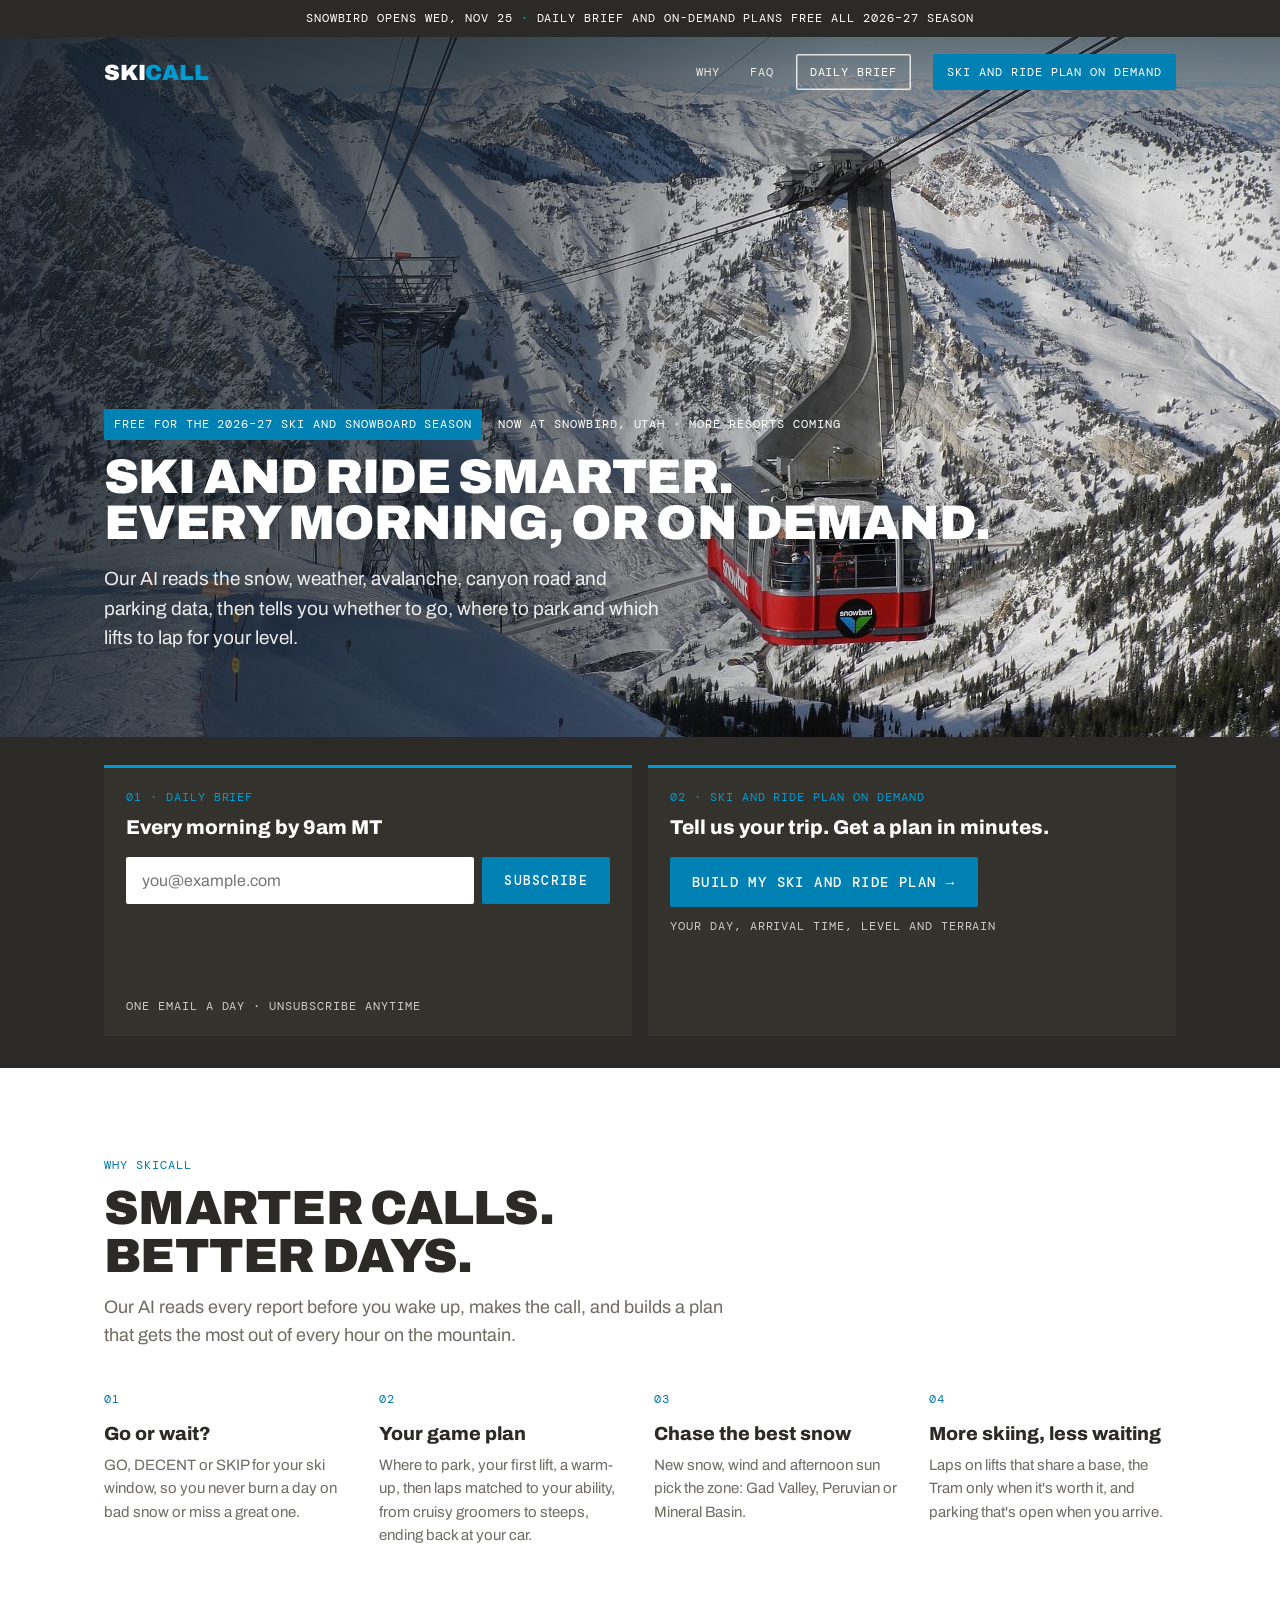
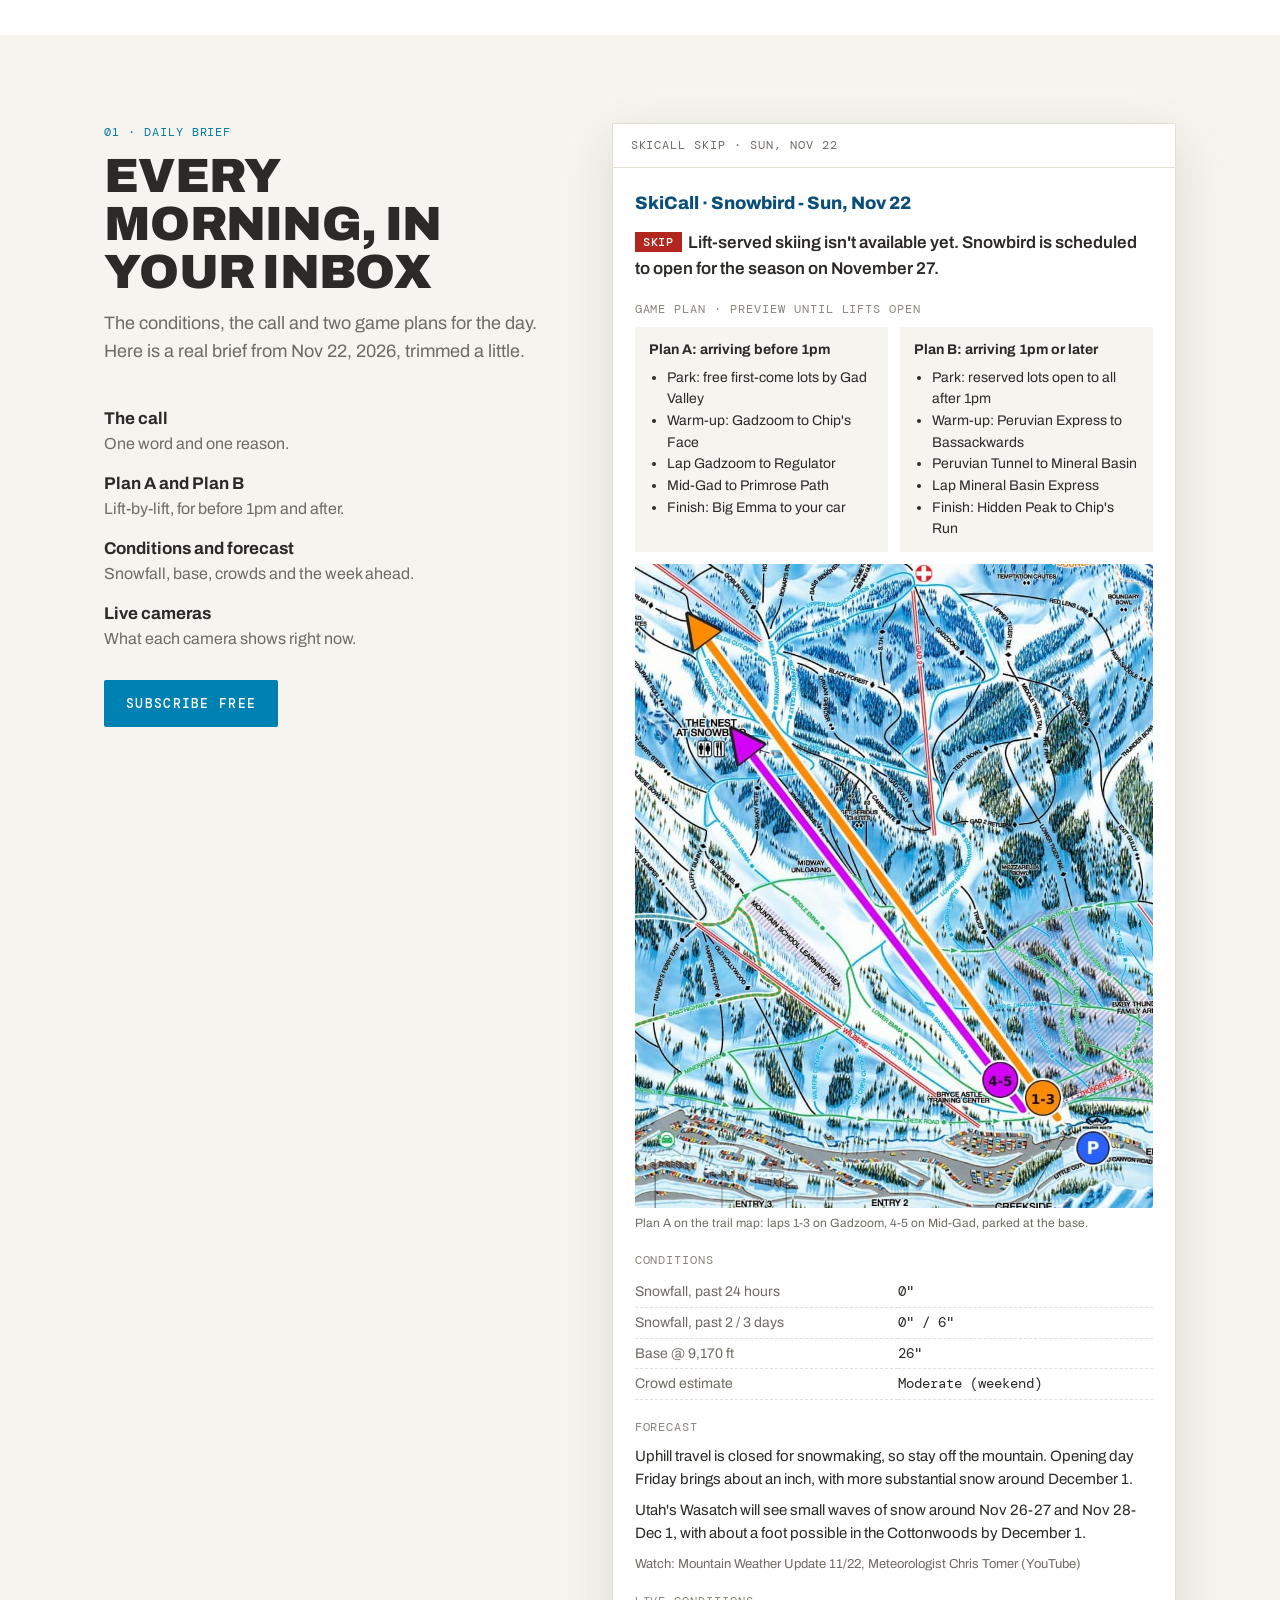
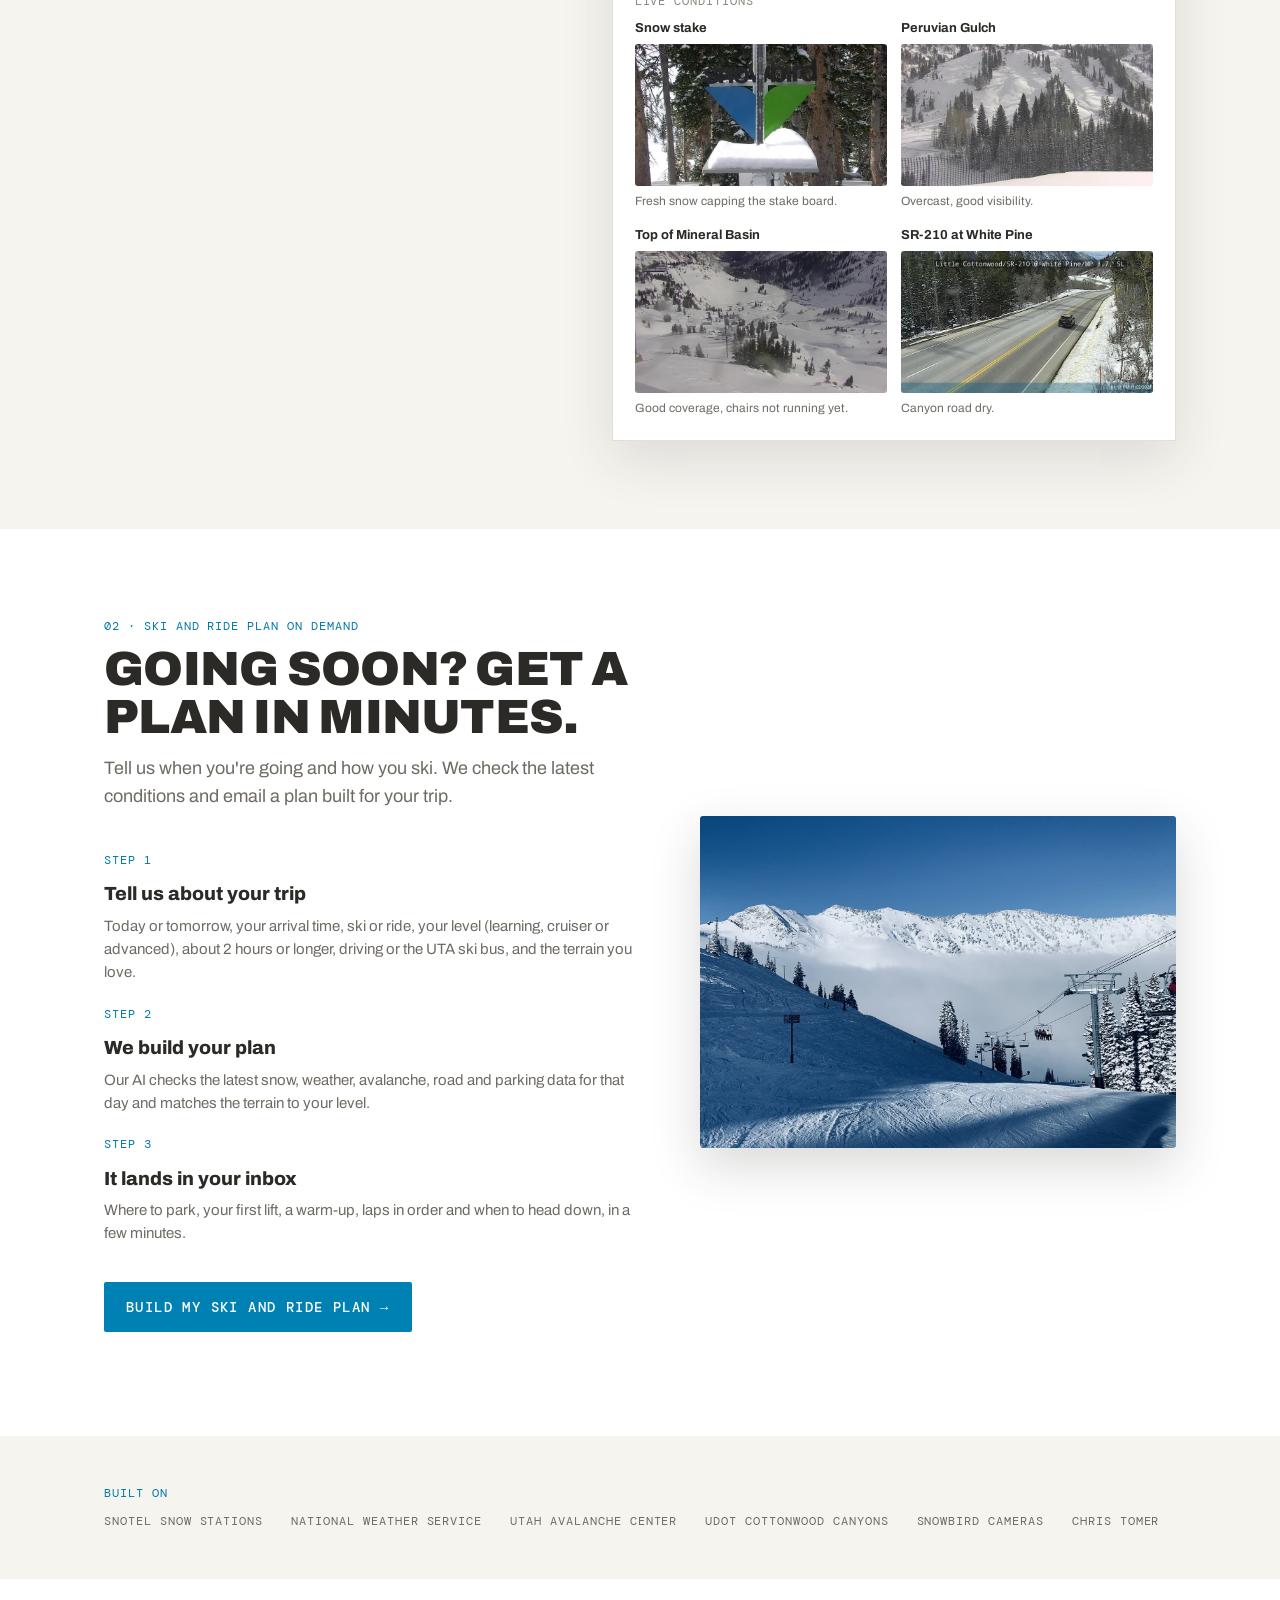
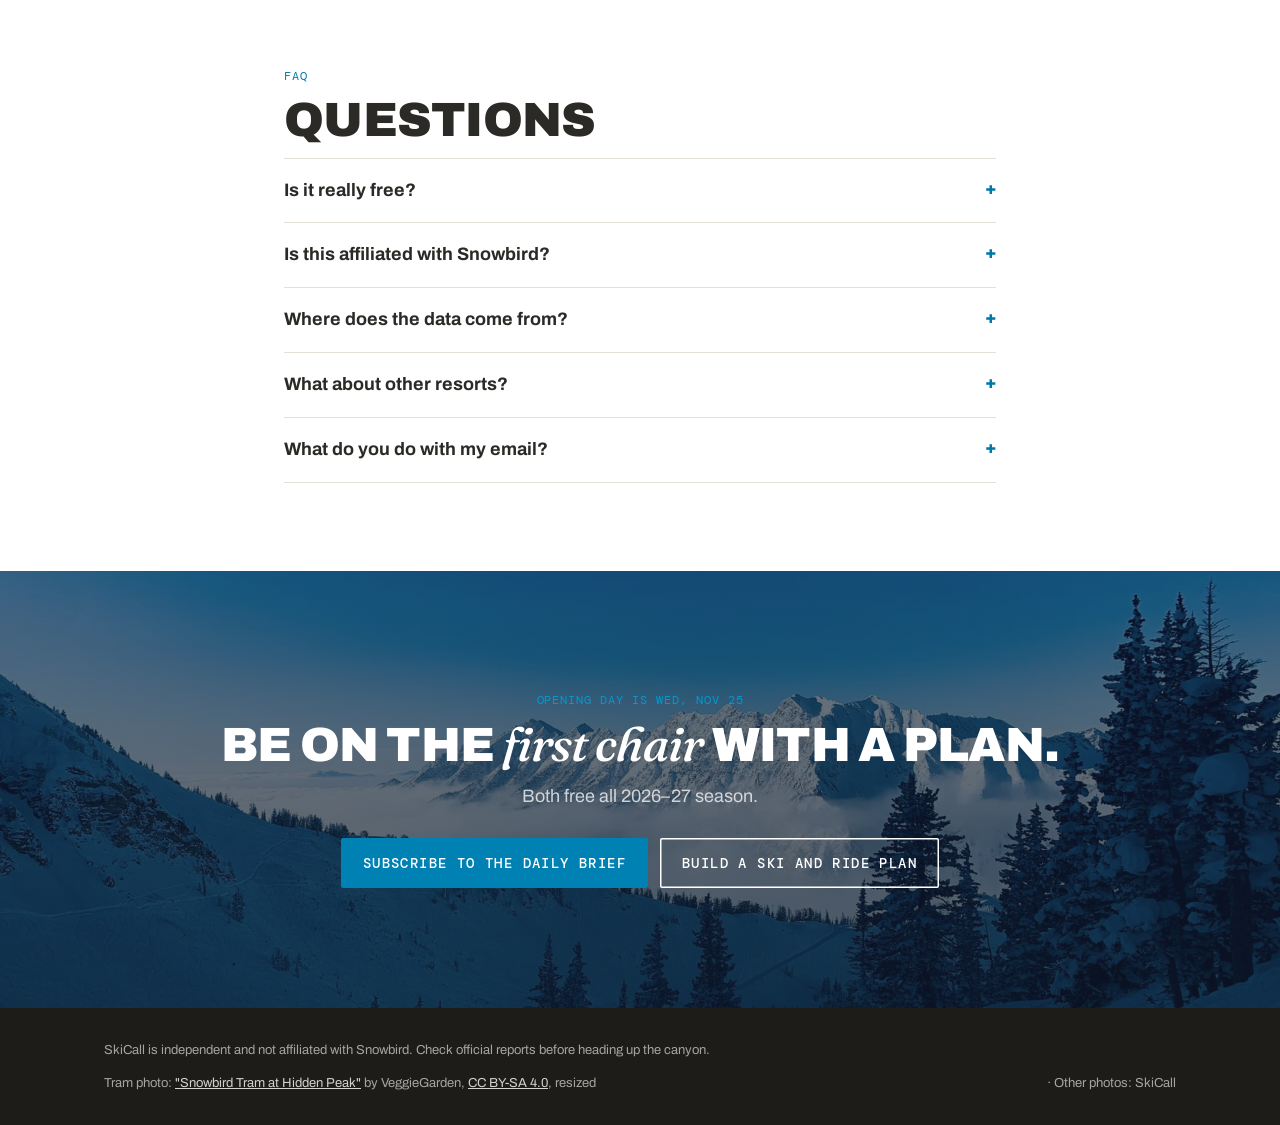
==== index.html @ f555cd3b "Rename BirdBrief to SkiCall on the site; fix Turnstile layout on phones Co-Authored-By: Claude Opus " ====
<!doctype html>
<html lang="en">
<head>
  <meta charset="utf-8" />
  <meta name="viewport" content="width=device-width, initial-scale=1" />
  <title>SkiCall: ski and ride smarter at Snowbird, every morning or on demand</title>
  <meta name="description" content="A free daily email for Snowbird skiers and snowboarders: today's call, where to park, which lifts to lap, and what's coming." />
  <meta property="og:image" content="images/hero-tram-bluebird.jpg" />
  <!-- Free Google Fonts, chosen as stand-ins for Glade's paid type:
       Archivo (grotesk, like Synthese), DM Mono (like Calling Code),
       Fraunces (soft serif, like New Spirit). -->
  <link rel="preconnect" href="https://fonts.googleapis.com" />
  <link rel="preconnect" href="https://fonts.gstatic.com" crossorigin />
  <link href="https://fonts.googleapis.com/css2?family=Archivo:wght@400;500;700;800;900&family=DM+Mono:wght@400;500&family=Fraunces:ital,opsz,wght@0,9..144,500;1,9..144,500&display=swap" rel="stylesheet" />
  <link rel="stylesheet" href="styles.css?v=8" />
</head>
<body>
  <div class="announce mono">Snowbird opens Wed, Nov 25 <b>·</b> Daily brief and on-demand plans free all 2026–27 season</div>

  <div class="hero">
    <header>
      <div class="wrap">
        <a class="logo" href="#">Ski<span>Call</span></a>
        <nav class="mono">
          <a href="#why">Why</a>
          <a href="#faq">FAQ</a>
          <a class="nav-btn ghost" href="#daily">Daily brief</a>
          <a class="nav-btn" href="plan.html">Ski and ride plan on demand</a>
        </nav>
      </div>
    </header>

    <div class="hero-body wrap">
      <div class="hero-tags"><span class="pill mono">Free for the 2026–27 ski and snowboard season</span><span class="mono">Now at Snowbird, Utah · More resorts coming</span></div>
      <h1>Ski and ride smarter.<span class="line2">Every morning, or on demand.</span></h1>
      <p class="lede">Our AI reads the snow, weather, avalanche, canyon road and parking data, then tells you whether to go, where to park and which lifts to lap for your level.</p>
    </div>
  </div>

  <div class="offers-strip">
    <div class="wrap">
      <div class="hero-offers">
        <div class="hero-offer" id="subscribe">
          <div class="mono tag">01 · Daily brief</div>
          <h3>Every morning by 9am MT</h3>
          <form class="signup" id="signup">
            <input type="email" name="email" placeholder="you@example.com" required aria-label="Email address" />
            <button type="submit">Subscribe</button>
            <div data-turnstile="dark"></div>
          </form>
          <div class="thanks" id="thanks">Thanks! Signups open soon. This is a preview, so your email wasn't saved yet.</div>
          <p class="fine mono">One email a day · Unsubscribe anytime</p>
        </div>
        <div class="hero-offer">
          <div class="mono tag">02 · Ski and ride plan on demand</div>
          <h3>Tell us your trip. Get a plan in minutes.</h3>
          <a class="btn big" href="plan.html">Build my ski and ride plan →</a>
          <p class="fine mono">Your day, arrival time, level and terrain</p>
        </div>
      </div>
    </div>
  </div>

  <section id="why">
    <div class="wrap">
      <div class="eyebrow mono">Why SkiCall</div>
      <h2>Smarter calls.<br />Better days.</h2>
      <p class="sub">Our AI reads every report before you wake up, makes the call, and builds a plan that gets the most out of every hour on the mountain.</p>
      <div class="why">
        <div><div class="n mono">01</div><h4>Go or wait?</h4><p>GO, DECENT or SKIP for your ski window, so you never burn a day on bad snow or miss a great one.</p></div>
        <div><div class="n mono">02</div><h4>Your game plan</h4><p>Where to park, your first lift, a warm-up, then laps matched to your ability, from cruisy groomers to steeps, ending back at your car.</p></div>
        <div><div class="n mono">03</div><h4>Chase the best snow</h4><p>New snow, wind and afternoon sun pick the zone: Gad Valley, Peruvian or Mineral Basin.</p></div>
        <div><div class="n mono">04</div><h4>More skiing, less waiting</h4><p>Laps on lifts that share a base, the Tram only when it's worth it, and parking that's open when you arrive.</p></div>
      </div>
    </div>
  </section>

  <section id="daily" class="cream">
    <div class="wrap sample-grid">
      <div class="sample-copy">
        <div class="eyebrow mono">01 · Daily brief</div>
        <h2>Every morning, in your inbox</h2>
        <p class="sub">The conditions, the call and two game plans for the day. Here is a real brief from Nov 22, 2026, trimmed a little.</p>
        <ul>
          <li><b>The call</b><span>One word and one reason.</span></li>
          <li><b>Plan A and Plan B</b><span>Lift-by-lift, for before 1pm and after.</span></li>
          <li><b>Conditions and forecast</b><span>Snowfall, base, crowds and the week ahead.</span></li>
          <li><b>Live cameras</b><span>What each camera shows right now.</span></li>
        </ul>
        <a class="btn" href="#subscribe">Subscribe free</a>
      </div>

      <div class="email">
        <div class="bar mono">SkiCall SKIP · Sun, Nov 22</div>
        <div class="body">
          <h3>SkiCall · Snowbird - Sun, Nov 22</h3>
          <p class="call"><span class="badge skip">SKIP</span>Lift-served skiing isn't available yet. Snowbird is scheduled to open for the season on November 27.</p>

          <div class="label mono">Game plan · preview until lifts open</div>
          <div class="plans">
            <div class="plan">
              <b>Plan A: arriving before 1pm</b>
              <ul>
                <li>Park: free first-come lots by Gad Valley</li>
                <li>Warm-up: Gadzoom to Chip's Face</li>
                <li>Lap Gadzoom to Regulator</li>
                <li>Mid-Gad to Primrose Path</li>
                <li>Finish: Big Emma to your car</li>
              </ul>
            </div>
            <div class="plan">
              <b>Plan B: arriving 1pm or later</b>
              <ul>
                <li>Park: reserved lots open to all after 1pm</li>
                <li>Warm-up: Peruvian Express to Bassackwards</li>
                <li>Peruvian Tunnel to Mineral Basin</li>
                <li>Lap Mineral Basin Express</li>
                <li>Finish: Hidden Peak to Chip's Run</li>
              </ul>
            </div>
          </div>
          <figure class="shot">
            <img src="images/sample/snowbird-route-before.jpg" alt="Plan A drawn on the Snowbird trail map: laps 1-3 on Gadzoom, 4-5 on Mid-Gad, parking at the base" loading="lazy" />
            <figcaption>Plan A on the trail map: laps 1-3 on Gadzoom, 4-5 on Mid-Gad, parked at the base.</figcaption>
          </figure>

          <div class="label mono">Conditions</div>
          <table class="metrics">
            <tr><td>Snowfall, past 24 hours</td><td>0"</td></tr>
            <tr><td>Snowfall, past 2 / 3 days</td><td>0" / 6"</td></tr>
            <tr><td>Base @ 9,170 ft</td><td>26"</td></tr>
            <tr><td>Crowd estimate</td><td>Moderate (weekend)</td></tr>
          </table>

          <div class="label mono">Forecast</div>
          <div class="forecast">
            <p>Uphill travel is closed for snowmaking, so stay off the mountain. Opening day Friday brings about an inch, with more substantial snow around December 1.</p>
            <p>Utah's Wasatch will see small waves of snow around Nov 26-27 and Nov 28-Dec 1, with about a foot possible in the Cottonwoods by December 1.</p>
            <p class="watch">Watch: Mountain Weather Update 11/22, Meteorologist Chris Tomer (YouTube)</p>
          </div>

          <div class="label mono">Live conditions</div>
          <div class="cams">
            <figure class="shot"><figcaption><b>Snow stake</b></figcaption><img src="images/sample/snow-stake.jpg" alt="Snowbird snow stake camera" loading="lazy" /><figcaption>Fresh snow capping the stake board.</figcaption></figure>
            <figure class="shot"><figcaption><b>Peruvian Gulch</b></figcaption><img src="images/sample/peruvian-gulch.jpg" alt="Peruvian Gulch camera" loading="lazy" /><figcaption>Overcast, good visibility.</figcaption></figure>
            <figure class="shot"><figcaption><b>Top of Mineral Basin</b></figcaption><img src="images/sample/top-of-mineral-basin.jpg" alt="Top of Mineral Basin camera" loading="lazy" /><figcaption>Good coverage, chairs not running yet.</figcaption></figure>
            <figure class="shot"><figcaption><b>SR-210 at White Pine</b></figcaption><img src="images/sample/udot-sr-210-white-pine-mp-8-7.jpg" alt="UDOT camera on SR-210 at White Pine" loading="lazy" /><figcaption>Canyon road dry.</figcaption></figure>
          </div>
        </div>
      </div>
    </div>
  </section>

  <section id="ondemand">
    <div class="wrap ondemand-grid">
      <div>
      <div class="eyebrow mono">02 · Ski and ride plan on demand</div>
      <h2>Going soon? Get a plan in minutes.</h2>
      <p class="sub">Tell us when you're going and how you ski. We check the latest conditions and email a plan built for your trip.</p>
      <div class="why steps-list">
        <div><div class="n mono">Step 1</div><h4>Tell us about your trip</h4><p>Today or tomorrow, your arrival time, ski or ride, your level (learning, cruiser or advanced), about 2 hours or longer, driving or the UTA ski bus, and the terrain you love.</p></div>
        <div><div class="n mono">Step 2</div><h4>We build your plan</h4><p>Our AI checks the latest snow, weather, avalanche, road and parking data for that day and matches the terrain to your level.</p></div>
        <div><div class="n mono">Step 3</div><h4>It lands in your inbox</h4><p>Where to park, your first lift, a warm-up, laps in order and when to head down, in a few minutes.</p></div>
      </div>
      <p style="margin-top:36px;"><a class="btn big" href="plan.html">Build my ski and ride plan →</a></p>
      </div>
      <figure class="photo"><img src="images/lift-inversion.jpg" alt="Chairlift above a cloud inversion at Snowbird on a bluebird day" loading="lazy" /></figure>
    </div>
  </section>

  <section class="cream" style="padding:48px 0;">
    <div class="wrap">
      <div class="eyebrow mono">Built on</div>
      <div class="sources mono">
        <span>SNOTEL snow stations</span><span>National Weather Service</span><span>Utah Avalanche Center</span><span>UDOT Cottonwood Canyons</span><span>Snowbird cameras</span><span>Chris Tomer</span>
      </div>
    </div>
  </section>

  <section id="faq">
    <div class="wrap faq">
      <div class="eyebrow mono">FAQ</div>
      <h2>Questions</h2>
      <details><summary>Is it really free?</summary><p>Yes. SkiCall is free for the whole 2026–27 ski and snowboard season, including ski and ride plans on demand. It is a passion project by a Snowbird local.</p></details>
      <details><summary>Is this affiliated with Snowbird?</summary><p>No. SkiCall is independent and isn't affiliated with or endorsed by Snowbird, UDOT or any forecaster it cites. Always check the official lift, road and avalanche reports before you go.</p></details>
      <details><summary>Where does the data come from?</summary><p>The Snowbird SNOTEL snow station and nearby stations, the National Weather Service, the Utah Avalanche Center, UDOT, Snowbird's public pages and cameras, and Chris Tomer's mountain weather videos, credited and linked in every email.</p></details>
      <details><summary>What about other resorts?</summary><p>Snowbird first. Alta, Brighton and Solitude are next if enough of you ask.</p></details>
      <details><summary>What do you do with my email?</summary><p>We only use it to send your brief. No selling, no sharing, and every email has a one-click unsubscribe.</p></details>
    </div>
  </section>

  <section class="closer">
    <div class="wrap">
      <div class="eyebrow mono">Opening day is Wed, Nov 25</div>
      <h2>Be on the <em>first chair</em> with a plan.</h2>
      <p class="sub" style="margin:0 auto 28px;color:rgba(255,255,255,.75);">Both free all 2026–27 season.</p>
      <div class="closer-ctas">
        <a class="btn big" href="#subscribe">Subscribe to the daily brief</a>
        <a class="btn big ghost" href="plan.html">Build a ski and ride plan</a>
      </div>
    </div>
  </section>

  <footer>
    <div class="wrap">
      <span>SkiCall is independent and not affiliated with Snowbird. Check official reports before heading up the canyon.</span>
      <span>Tram photo: <a href="https://commons.wikimedia.org/wiki/File:Snowbird_Tram_at_Hidden_Peak.jpg">"Snowbird Tram at Hidden Peak"</a> by VeggieGarden, <a href="https://creativecommons.org/licenses/by-sa/4.0/">CC BY-SA 4.0</a>, resized</span> · Other photos: SkiCall
    </div>
  </footer>

  <script src="config.js?v=4"></script>
  <script src="app.js?v=2"></script>
</body>
</html>
---- styles.css ----
:root {
  --ink: #2c2a26; --ink-2: #41403e; --muted: #6f6b64; --line: #e4e0d8;
  --paper: #ffffff; --cream: #f6f4ef; --accent: #009bd1; --accent-ink: #0079a8; --accent-btn: #0081b3; --accent-dark: #006690;
  --go: #2f7a3e; --decent: #b07a12; --skip: #b3261e;
  --sans: "Archivo", -apple-system, "Segoe UI", sans-serif;
  --mono: "DM Mono", ui-monospace, "Courier New", monospace;
  --serif: "Fraunces", Georgia, serif;
}
* { box-sizing: border-box; }
html { scroll-behavior: smooth; }
body { margin: 0; font-family: var(--sans); color: var(--ink); background: var(--paper); line-height: 1.55; -webkit-font-smoothing: antialiased; }
a { color: inherit; }
.wrap { max-width: 1120px; margin: 0 auto; padding: 0 24px; }
.mono { font-family: var(--mono); text-transform: uppercase; letter-spacing: .08em; font-size: 12px; }

/* Announcement bar */
.announce { background: var(--ink); color: #fff; text-align: center; padding: 9px 16px; }
.announce b { color: var(--accent); font-weight: 500; }

/* Hero: full-bleed photo, header sits on top of it */
.hero { position: relative; min-height: min(88vh, 780px); display: flex; flex-direction: column; color: #fff;
  background: #6f9cc8 url("images/hero-tram-bluebird.jpg") 65% 54% / cover no-repeat; }
/* Keep the bluebird sky and the red Tram bright on the right; shade only
   the left side and the top, where the text and nav sit. */
.hero::before { content: ""; position: absolute; inset: 0;
  background:
    linear-gradient(180deg, rgba(14,24,34,.45) 0%, rgba(14,24,34,0) 22%),
    linear-gradient(90deg, rgba(14,24,34,.78) 0%, rgba(14,24,34,.5) 38%, rgba(14,24,34,0) 66%); }
.hero h1, .hero p.lede { text-shadow: 0 2px 18px rgba(0,0,0,.25); }
.hero > * { position: relative; }
header .wrap { display: flex; align-items: center; justify-content: space-between; height: 72px; }
.logo { font-weight: 900; font-size: 22px; letter-spacing: -.01em; text-transform: uppercase; text-decoration: none; }
.logo span { color: var(--accent); }
nav a { margin-left: 22px; text-decoration: none; opacity: .85; }
nav a:hover { opacity: 1; }
.hero-body { margin-top: auto; padding-bottom: 64px; width: 100%; }
.hero-tags { display: flex; flex-wrap: wrap; align-items: center; gap: 10px 16px; }
.pill { background: var(--accent-btn); color: #fff; padding: 6px 10px; border-radius: 2px; }
.hero h1 { font-weight: 900; text-transform: uppercase; font-size: clamp(40px, 7vw, 88px); line-height: .95; letter-spacing: -.02em; margin: 14px 0 18px; max-width: 900px; }
.hero h1 em { font-family: var(--serif); font-style: italic; font-weight: 500; text-transform: none; letter-spacing: -.01em; }
.hero p.lede { font-size: 19px; max-width: 560px; margin: 0 0 28px; color: rgba(255,255,255,.9); }
form.signup { display: flex; gap: 8px; max-width: 520px; }
form.signup input[type=email] { flex: 1; padding: 15px 16px; font: 16px var(--sans); border: 0; border-radius: 2px; }
button, .btn { font: 500 13px var(--mono); text-transform: uppercase; letter-spacing: .1em; color: #fff; background: var(--accent-btn); border: 0; border-radius: 2px; padding: 15px 22px; cursor: pointer; text-decoration: none; display: inline-block; }
button:hover, .btn:hover { background: var(--accent-dark); }
.fine { margin-top: 12px; color: rgba(255,255,255,.75); }
.thanks { display: none; max-width: 520px; padding: 14px 16px; background: rgba(255,255,255,.12); border-left: 3px solid var(--accent); }

/* Sections */
section { padding: 88px 0; }
section.cream { background: var(--cream); }
.eyebrow { color: var(--accent-ink); margin-bottom: 10px; }
.closer .eyebrow, .tier + .tier .eyebrow { color: var(--accent); }
h2 { font-weight: 900; text-transform: uppercase; font-size: clamp(30px, 4.4vw, 48px); line-height: 1; letter-spacing: -.015em; margin: 0 0 14px; }
.sub { color: var(--muted); font-size: 18px; max-width: 620px; margin: 0 0 40px; }

/* Why BirdBrief: value props */
.why { display: grid; grid-template-columns: repeat(4, 1fr); gap: 28px; }
.why .n { color: var(--accent-ink); }
.why h4 { font-size: 19px; font-weight: 800; margin: 10px 0 6px; }
.why p { margin: 0; color: var(--muted); font-size: 15px; }

/* Sample brief, styled like the email */
.sample-grid { display: grid; grid-template-columns: 1fr 1.25fr; gap: 56px; align-items: start; }
.email { background: #fff; border: 1px solid var(--line); box-shadow: 0 18px 50px rgba(44,42,38,.12); }
.email .bar { padding: 12px 18px; border-bottom: 1px solid var(--line); color: var(--muted); }
.email .body { padding: 22px; }
.email h3 { margin: 0 0 12px; font-size: 18px; font-weight: 800; color: #0a4f7a; }
.call { font-size: 17px; font-weight: 600; margin: 0 0 16px; }
.badge { display: inline-block; padding: 2px 8px; color: #fff; font: 500 12px var(--mono); letter-spacing: .08em; margin-right: 6px; vertical-align: 2px; }
.badge.go { background: var(--go); } .badge.decent { background: var(--decent); } .badge.skip { background: var(--skip); }
.label { color: #8a857c; margin: 18px 0 8px; }
.plans { display: grid; grid-template-columns: 1fr 1fr; gap: 12px; }
.plan { background: var(--cream); padding: 12px 14px; font-size: 14px; }
.plan b { display: block; margin-bottom: 6px; }
.plan ul { margin: 0; padding-left: 18px; }
table.metrics { border-collapse: collapse; font-size: 14px; width: 100%; }
table.metrics td { padding: 4px 10px 4px 0; border-bottom: 1px dashed var(--line); }
table.metrics td:first-child { color: var(--muted); }
table.metrics td:last-child { font-family: var(--mono); }
.forecast p { margin: 0 0 8px; font-size: 15px; }
.shot { margin: 12px 0 0; }
.shot img { display: block; width: 100%; height: auto; border-radius: 3px; }
.shot figcaption { font-size: 12px; color: var(--muted); margin-top: 6px; }
.shot figcaption b { color: var(--ink); font-size: 13px; }
.shot figcaption:first-child { margin: 0 0 6px; }
.cams { display: grid; grid-template-columns: 1fr 1fr; gap: 14px; }
.cams .shot { margin: 0; }
.forecast .watch { font-size: 13px; color: var(--muted); }
.sample-copy li { margin-bottom: 14px; }
.sample-copy b { display: block; font-size: 17px; }
.sample-copy span { color: var(--muted); }
.sample-copy ul { list-style: none; padding: 0; margin: 0 0 28px; }

/* Make it yours */
.tiers { display: grid; grid-template-columns: 1fr 1fr; gap: 0; border: 1px solid var(--ink); }
.tier { padding: 32px; }
.tier + .tier { border-left: 1px solid var(--ink); background: var(--ink); color: #fff; }
.tier h4 { font-size: 26px; font-weight: 900; text-transform: uppercase; margin: 8px 0 14px; }
.tier ul { padding-left: 18px; margin: 0; }
.tier li { margin-bottom: 8px; }
.tier .eyebrow { margin: 0; }
.soon { font: 500 10px var(--mono); letter-spacing: .08em; text-transform: uppercase; color: #fff; background: var(--accent-btn); padding: 2px 6px; margin-left: 6px; vertical-align: 2px; }

/* Sources strip */
.sources { display: flex; flex-wrap: wrap; gap: 10px 28px; color: var(--muted); }

/* FAQ */
.faq { max-width: 760px; }
details { border-top: 1px solid var(--line); padding: 18px 0; }
details:last-child { border-bottom: 1px solid var(--line); }
summary { font-weight: 700; font-size: 18px; cursor: pointer; list-style: none; display: flex; justify-content: space-between; }
summary::after { content: "+"; font-family: var(--mono); color: var(--accent-ink); }
details[open] summary::after { content: "–"; }
details p { color: var(--muted); margin: 10px 0 0; }

/* Closing CTA */
.closer { background: var(--ink); color: #fff; text-align: center; }
.closer h2 em { font-family: var(--serif); font-style: italic; font-weight: 500; text-transform: none; }
.closer form.signup { margin: 0 auto; }

footer { background: #1d1c19; color: rgba(255,255,255,.6); padding: 32px 0; font-size: 13px; }
footer .wrap { display: flex; flex-wrap: wrap; justify-content: space-between; gap: 12px; }
footer a { color: rgba(255,255,255,.8); }

@media (max-width: 860px) {
  .why { grid-template-columns: 1fr 1fr; }
  .sample-grid, .tiers { grid-template-columns: 1fr; }
  .tier + .tier { border-left: 0; border-top: 1px solid var(--ink); }
}
@media (max-width: 560px) {
  .hero::before { background: linear-gradient(180deg, rgba(14,24,34,.4) 0%, rgba(14,24,34,.2) 28%, rgba(14,24,34,.72) 55%, rgba(14,24,34,.82) 100%); }
  .why, .plans { grid-template-columns: 1fr; }
  form.signup { flex-direction: column; }
  nav a:not(.cta) { display: none; }
  section { padding: 64px 0; }
}

/* ---- Game plan on demand (plan.html) ---- */
header.solid { background: var(--ink); color: #fff; }
.plan-wrap { max-width: 760px; padding-top: 56px; padding-bottom: 88px; }
.plan-title { font-weight: 900; text-transform: uppercase; font-size: clamp(34px, 5vw, 56px); line-height: 1; letter-spacing: -.02em; margin: 0 0 14px; }
.plan-form fieldset { border: 0; border-top: 1px solid var(--line); margin: 0; padding: 26px 0; }
.plan-form legend { font-weight: 800; font-size: 20px; padding: 0; margin-bottom: 14px; display: flex; align-items: baseline; gap: 12px; flex-wrap: wrap; }
.plan-form .q { color: var(--accent-ink); font-weight: 500; }
.plan-form .optional { font: 400 13px var(--sans); color: var(--muted); }
.choices { display: flex; flex-wrap: wrap; gap: 10px; }
.choices label { position: relative; cursor: pointer; }
.choices input[type=radio], .choices input[type=checkbox] { position: absolute; opacity: 0; pointer-events: none; }
.choices label > span { display: inline-flex; align-items: center; gap: 10px; padding: 12px 18px; border: 1.5px solid var(--line); border-radius: 3px; font-weight: 600; background: #fff; transition: border-color .15s, background .15s; }
.choices label:hover > span { border-color: #bdb6a8; }
.choices input:checked + span { border-color: var(--accent-btn); background: #e8f6fc; box-shadow: inset 0 0 0 1px var(--accent-btn); }
.choices input:focus-visible + span { outline: 2px solid var(--accent); outline-offset: 2px; }
.choices.cards { display: grid; grid-template-columns: repeat(3, 1fr); }
.choices.cards label > span { display: flex; flex-direction: column; align-items: flex-start; gap: 4px; height: 100%; padding: 14px 16px; }
.choices.cards small { font-weight: 400; color: var(--muted); font-size: 13px; line-height: 1.35; }
.choices .with-input input[type=date] { font: 14px var(--sans); border: 1px solid var(--line); padding: 4px 6px; border-radius: 2px; }
.plan-form .row { display: flex; flex-wrap: wrap; align-items: center; gap: 10px 16px; }
.plan-form input[type=time] { font: 600 20px var(--mono); padding: 10px 14px; border: 1.5px solid var(--line); border-radius: 3px; }
.plan-form input[type=email] { flex: 1; min-width: 240px; padding: 15px 16px; font: 16px var(--sans); border: 1.5px solid var(--line); border-radius: 2px; }
.plan-form .hint { color: var(--muted); font-size: 14px; }
.plan-form .fine.dark { color: var(--muted); }
.plan-form .optin { display: flex; align-items: center; gap: 8px; font-size: 15px; margin-top: 4px; cursor: pointer; }
.done { padding: 24px 0; }
.done ul { list-style: none; padding: 0; margin: 20px 0 28px; border-top: 1px solid var(--line); }
.done li { display: flex; gap: 16px; padding: 10px 0; border-bottom: 1px solid var(--line); }
.done li b { width: 180px; flex-shrink: 0; }

/* Two offerings on the landing page */
.offers { display: grid; grid-template-columns: 1fr 1fr; gap: 0; border: 1px solid var(--ink); }
.offer { padding: 32px; display: flex; flex-direction: column; }
.offer + .offer { border-left: 1px solid var(--ink); background: var(--ink); color: #fff; }
.offer + .offer .eyebrow { color: var(--accent); }
.offer h4 { font-size: 26px; font-weight: 900; text-transform: uppercase; margin: 8px 0 8px; }
.offer p { margin: 0 0 14px; color: var(--muted); }
.offer + .offer p { color: rgba(255,255,255,.75); }
.offer ul { padding-left: 18px; margin: 0 0 24px; }
.offer li { margin-bottom: 8px; }
.offer .btn { margin-top: auto; align-self: flex-start; }
.hero .alt { display: inline-block; margin-top: 14px; color: #fff; }

@media (max-width: 860px) {
  .choices.cards, .offers { grid-template-columns: 1fr 1fr; }
  .offers { grid-template-columns: 1fr; }
  .offer + .offer { border-left: 0; border-top: 1px solid var(--ink); }
}
@media (max-width: 560px) {
  .choices.cards { grid-template-columns: 1fr; }
  .done li { flex-direction: column; gap: 2px; }
}

/* ---- Two offerings: menu buttons, hero cards, closer ---- */
nav .nav-btn { opacity: 1; margin-left: 14px; padding: 10px 14px; border-radius: 2px; background: var(--accent-btn); color: #fff; }
nav .nav-btn.ghost { background: transparent; box-shadow: inset 0 0 0 1.5px rgba(255,255,255,.8); }
nav .nav-btn:hover { background: var(--accent-dark); }
nav .nav-btn.ghost:hover { background: rgba(255,255,255,.12); }
.hero h1 { font-size: clamp(32px, 3.8vw, 54px); max-width: 1100px; }
.hero h1 .line2 { display: block; }
.hero-offers { display: grid; grid-template-columns: 1fr 1fr; gap: 16px; max-width: 920px; }
.hero-offer { background: rgba(14,24,34,.62); backdrop-filter: blur(6px); -webkit-backdrop-filter: blur(6px); padding: 20px 22px; border-top: 3px solid var(--accent); display: flex; flex-direction: column; }
.hero-offer .tag { color: var(--accent); }
.hero-offer h3 { margin: 6px 0 14px; font-size: 20px; font-weight: 800; }
.hero-offer form.signup { max-width: none; }
.hero-offer .fine { margin: 10px 0 0; }
.btn.big { padding: 16px 22px; font-size: 14px; }
.hero-offer .btn.big { align-self: flex-start; }
.btn.ghost { background: transparent; box-shadow: inset 0 0 0 1.5px #fff; }
.btn.ghost:hover { background: rgba(255,255,255,.12); }
.why.three { grid-template-columns: repeat(3, 1fr); }
.closer-ctas { display: flex; flex-wrap: wrap; gap: 12px; justify-content: center; }
@media (max-width: 860px) {
  .hero-offers, .why.three { grid-template-columns: 1fr; }
  nav a:not(.nav-btn) { display: none; }
}
@media (max-width: 560px) {
  nav .nav-btn.ghost { display: none; }
}

/* ---- Offers strip under the hero (keeps the Tram in the photo visible) ---- */
.hero { min-height: min(78vh, 700px); }
.hero-body { padding-bottom: 56px; }
.offers-strip { background: var(--ink); color: #fff; padding: 28px 0 32px; }
.offers-strip .hero-offers { max-width: none; }
.offers-strip .hero-offer { background: #34322d; backdrop-filter: none; -webkit-backdrop-filter: none; }

/* On-demand section: steps beside a photo */
.ondemand-grid { display: grid; grid-template-columns: 1.15fr 1fr; gap: 48px; align-items: center; }
.steps-list { grid-template-columns: 1fr; gap: 20px; }
.photo { margin: 0; }
.photo img { display: block; width: 100%; height: auto; border-radius: 3px; box-shadow: 0 18px 50px rgba(44,42,38,.18); }

/* Closing section over the peaks-above-the-clouds photo */
.closer { position: relative; background: #1d3550 url("images/peaks-above-clouds.jpg") center 45% / cover no-repeat; padding: 120px 0; }
.closer::before { content: ""; position: absolute; inset: 0; background: linear-gradient(180deg, rgba(14,24,34,.55), rgba(14,24,34,.7)); }
.closer > * { position: relative; }

@media (max-width: 860px) {
  .ondemand-grid { grid-template-columns: 1fr; }
}
@media (max-width: 560px) {
  /* Phones: frame the red Tram cabin, which sits right of center in the photo. */
  .hero { min-height: 620px; background-position: 74% 62%; }
  .hero::before { background: linear-gradient(180deg, rgba(14,24,34,.55) 0%, rgba(14,24,34,.35) 40%, rgba(14,24,34,.15) 70%, rgba(14,24,34,.1) 100%); }
  .hero-body { margin-top: 24px; margin-bottom: auto; }
}

/* Plan page banner: the owner's peaks-above-the-clouds photo */
.plan-banner { height: 240px; background: #1d3550 url("images/peaks-above-clouds.jpg") center 42% / cover no-repeat; }
@media (max-width: 560px) { .plan-banner { height: 150px; } }

/* Unsubscribe page */
.simple-page { max-width: 640px; padding-top: 64px; padding-bottom: 96px; }

/* Form errors and the Turnstile human check */
.form-error { flex-basis: 100%; color: #ffb4a8; font-size: 14px; margin: 8px 0 0; }
.plan-form .form-error { color: var(--skip); }
.cf-turnstile { flex-basis: 100%; margin-top: 10px; }
form.signup { flex-wrap: wrap; }
button:disabled { opacity: .6; cursor: progress; }

/* Turnstile: full width in row layouts, natural height when the form stacks
   on phones (flex-basis 100% would otherwise mean 100% height). */
.cf-turnstile { width: 100%; min-height: 65px; }
@media (max-width: 560px) {
  form.signup .cf-turnstile { flex: 0 0 auto; }
  form.signup .form-error { flex: 0 0 auto; }
}
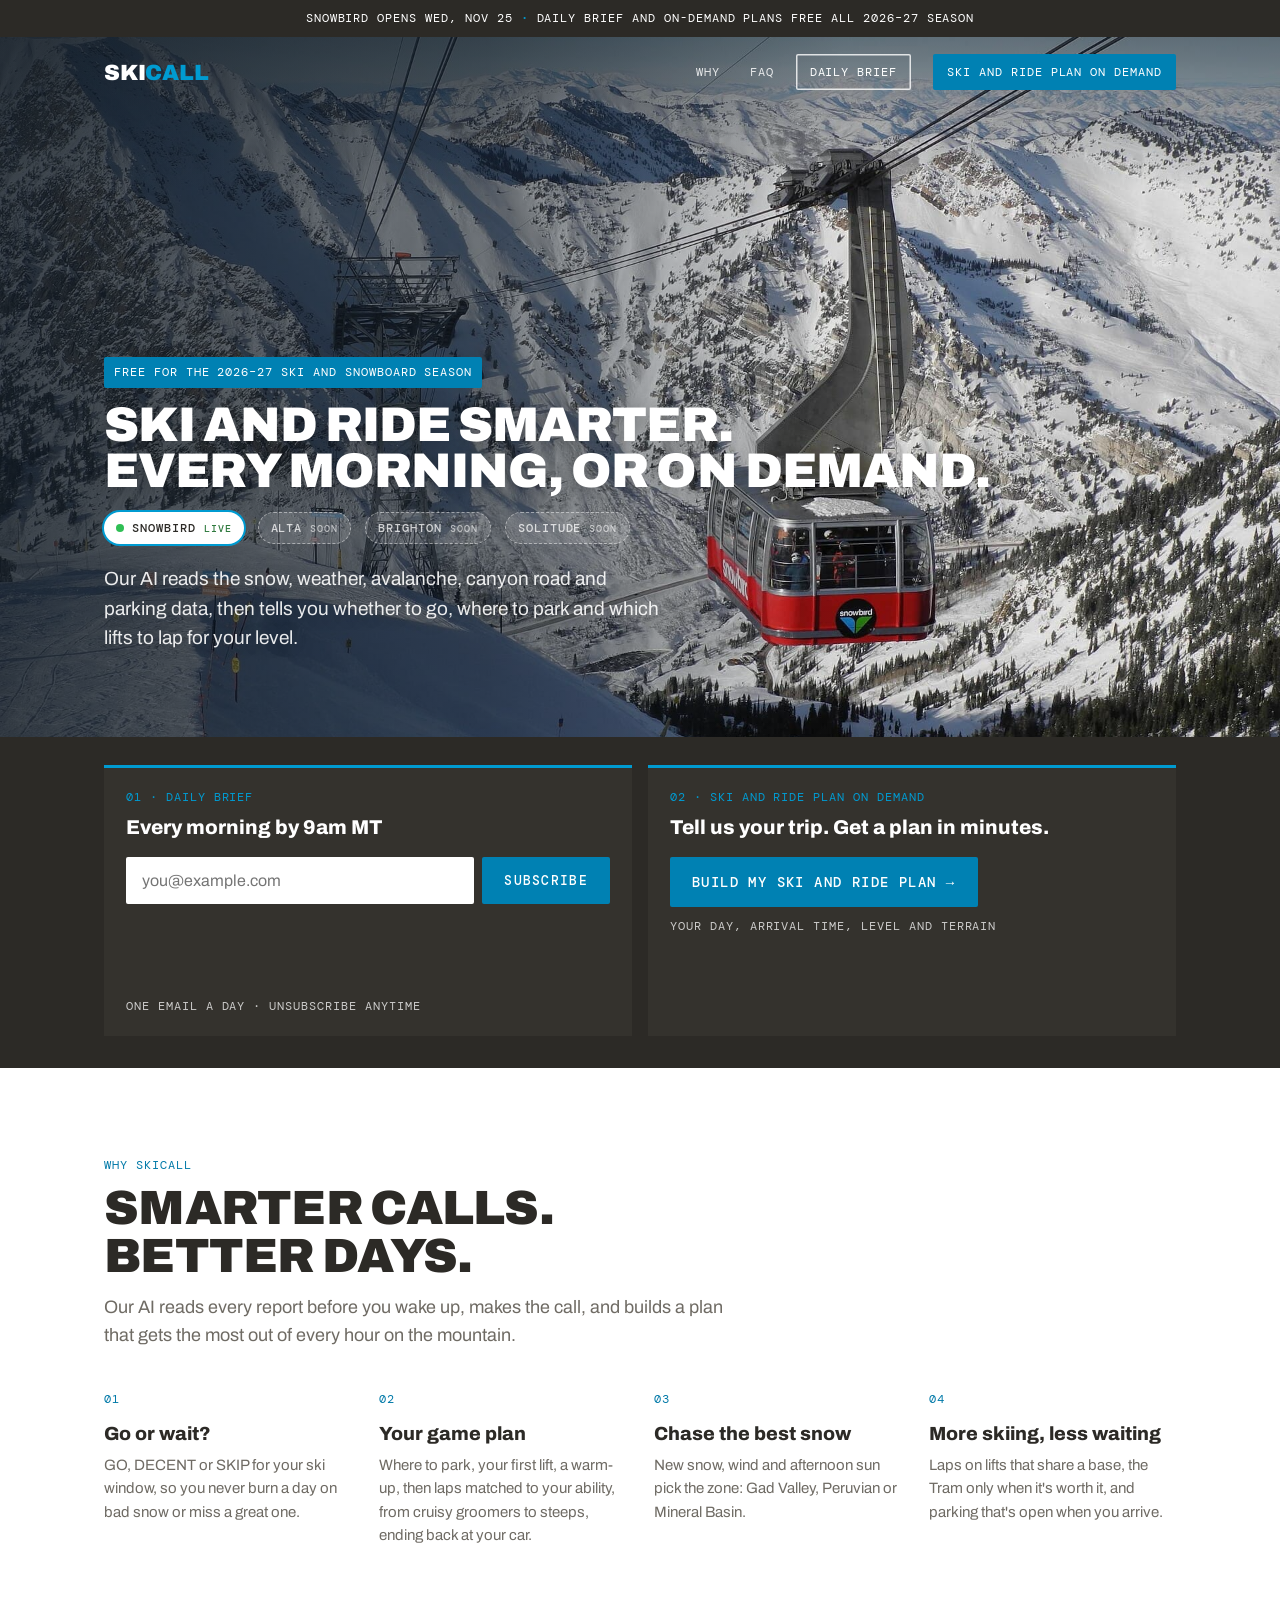
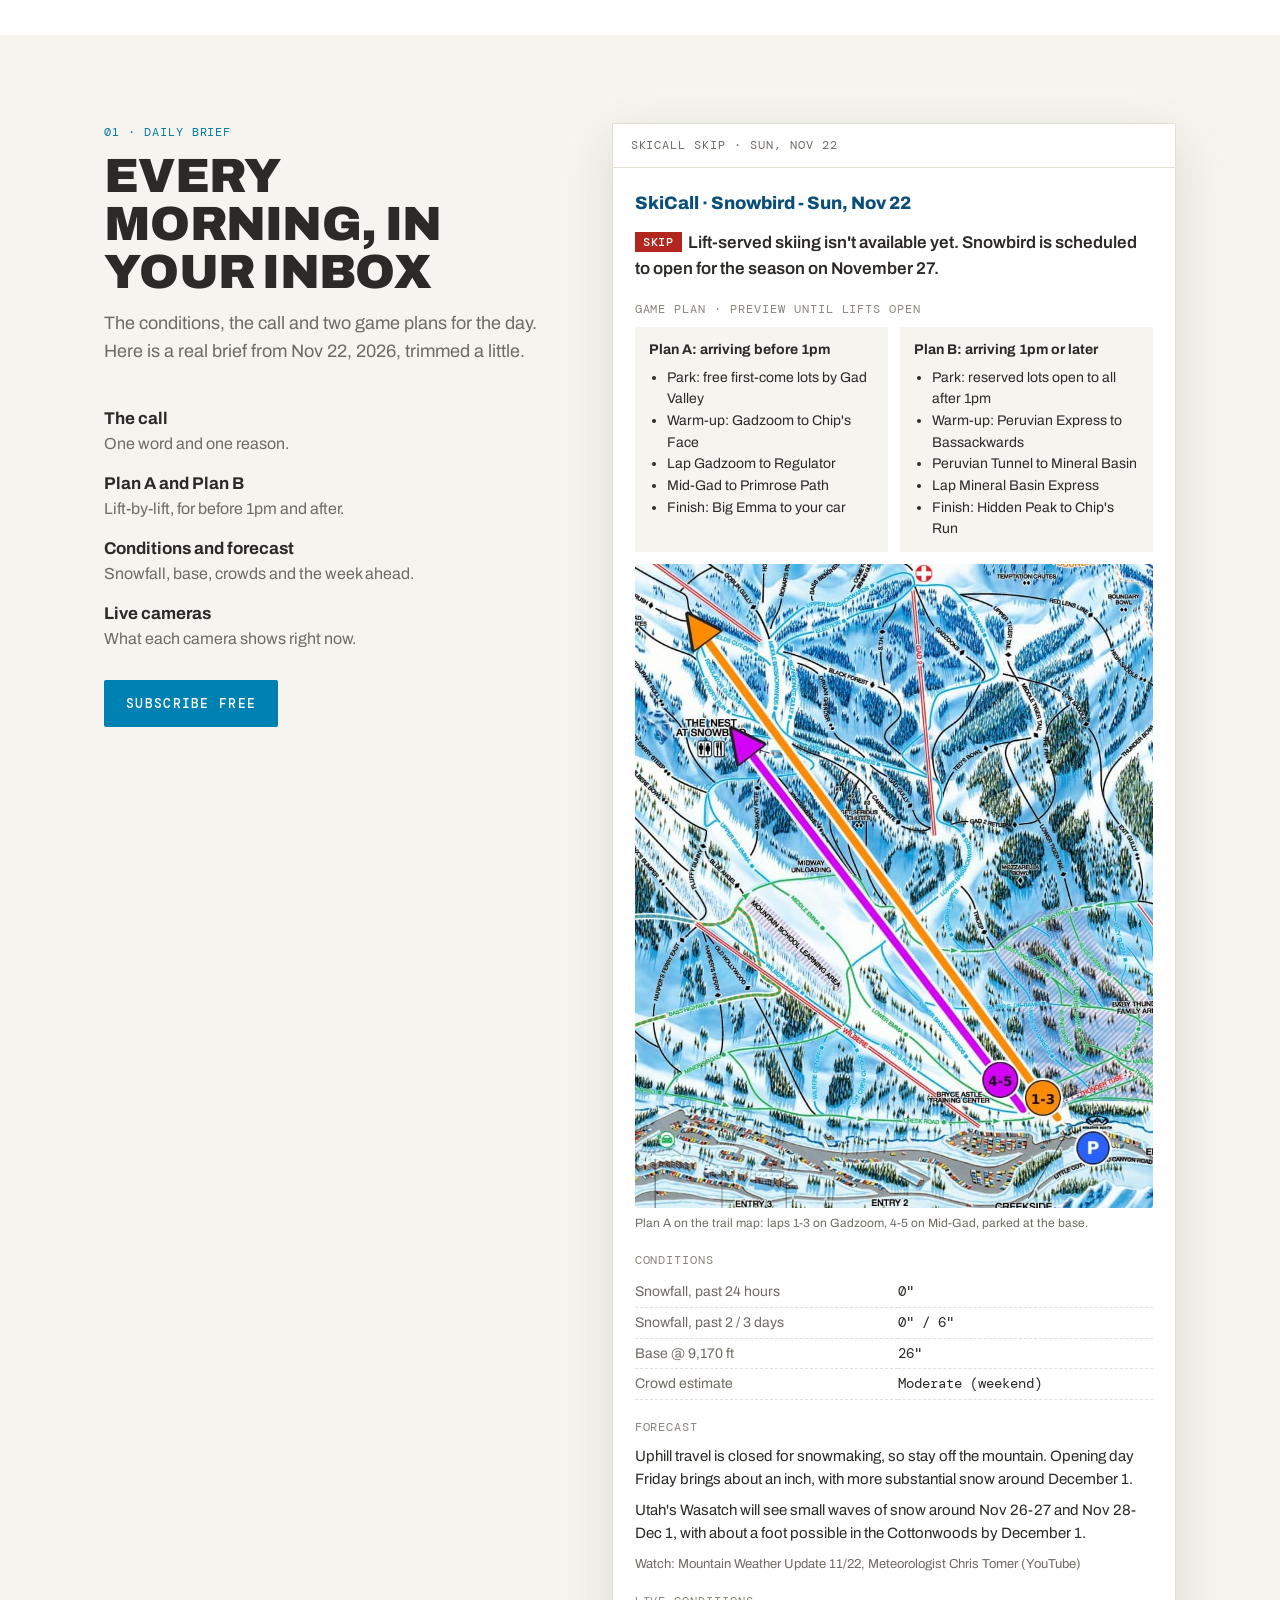
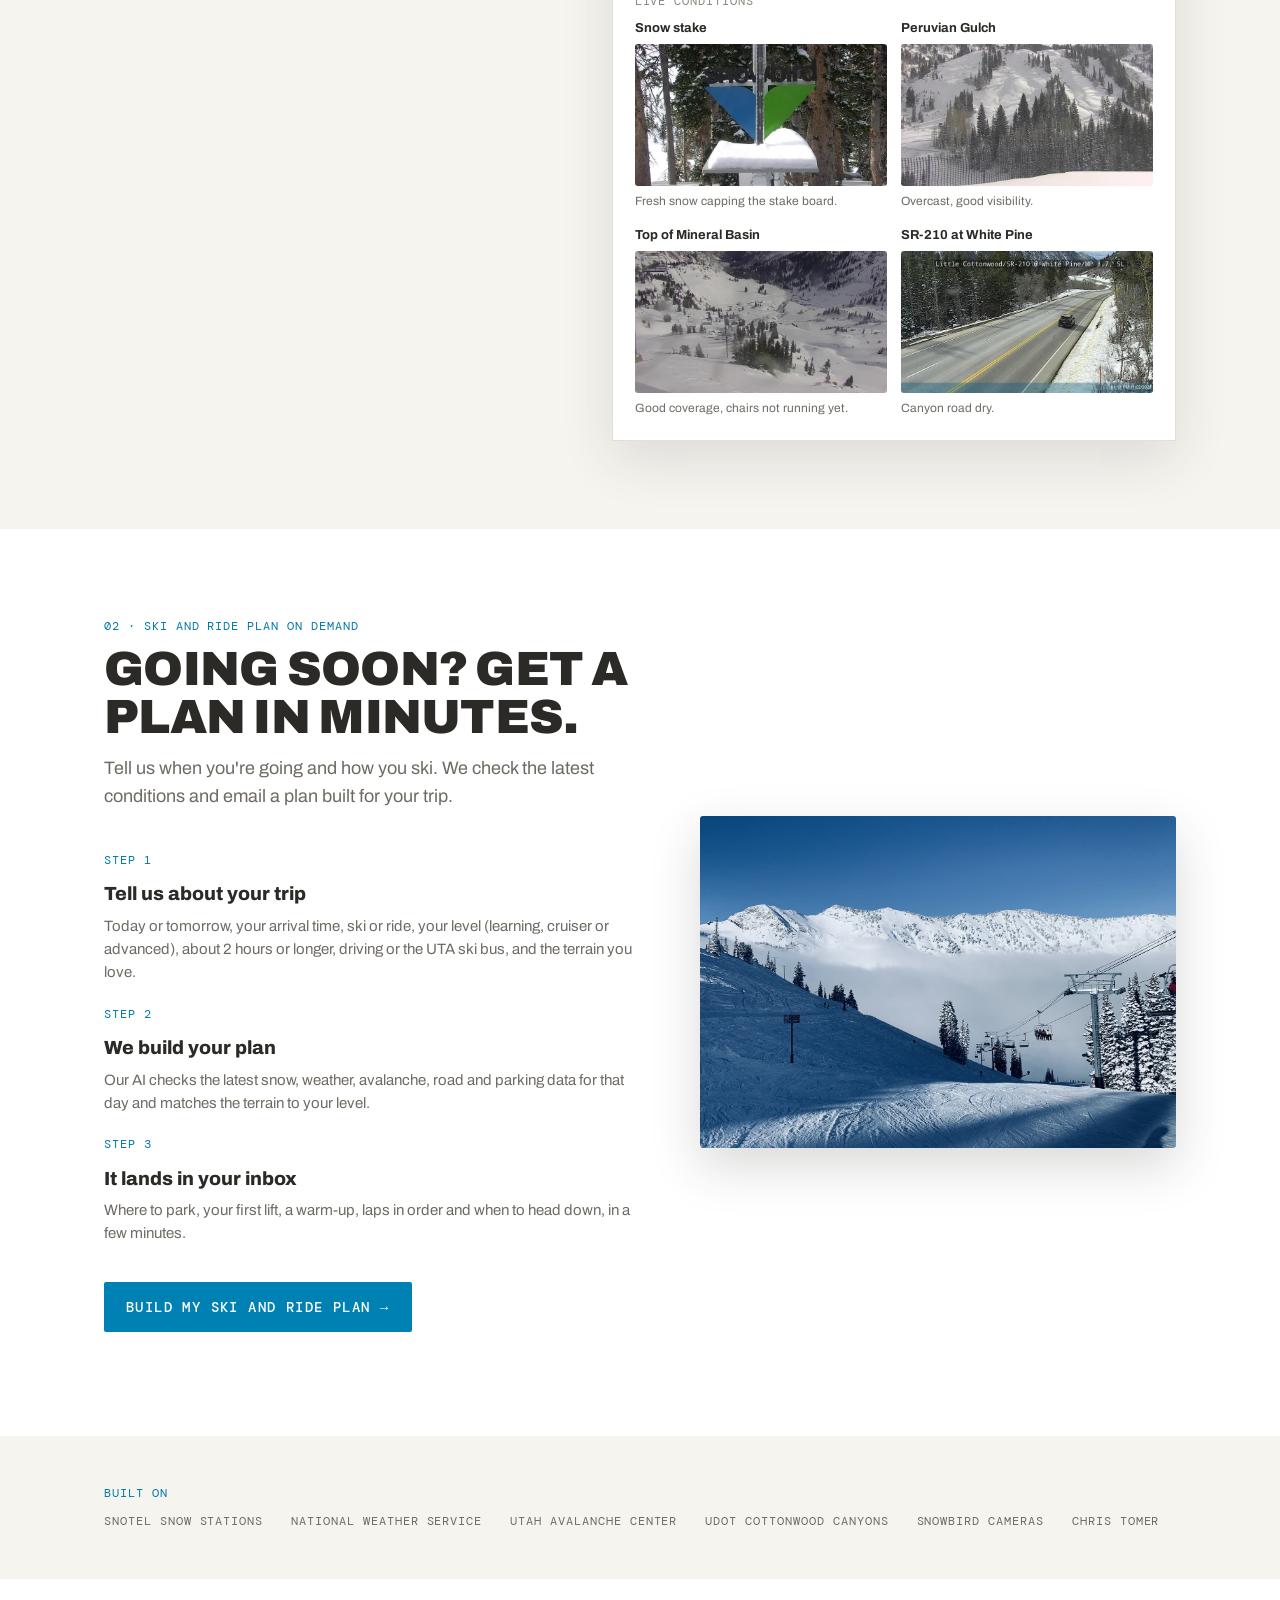
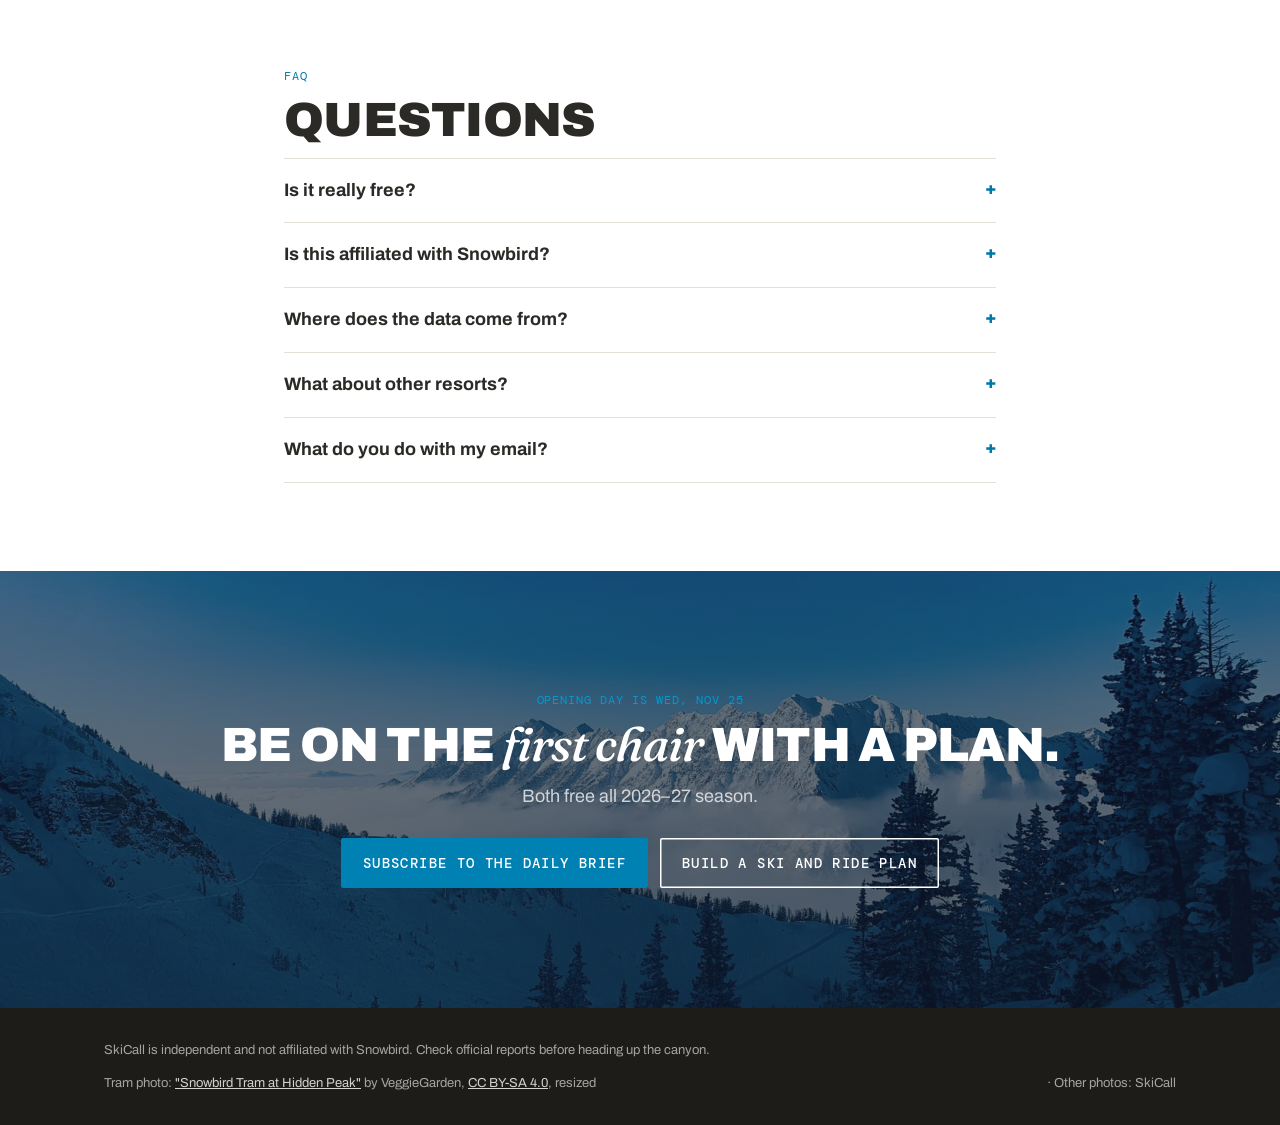
==== commit 0050d795: "Show Snowbird as the live resort (Alta, Brighton, Solitude coming soon) Co-Authored-By: Claude Opus " ====
--- a/index.html
+++ b/index.html
@@ -12,7 +12,7 @@
   <link rel="preconnect" href="https://fonts.googleapis.com" />
   <link rel="preconnect" href="https://fonts.gstatic.com" crossorigin />
   <link href="https://fonts.googleapis.com/css2?family=Archivo:wght@400;500;700;800;900&family=DM+Mono:wght@400;500&family=Fraunces:ital,opsz,wght@0,9..144,500;1,9..144,500&display=swap" rel="stylesheet" />
-  <link rel="stylesheet" href="styles.css?v=8" />
+  <link rel="stylesheet" href="styles.css?v=9" />
 </head>
 <body>
   <div class="announce mono">Snowbird opens Wed, Nov 25 <b>·</b> Daily brief and on-demand plans free all 2026–27 season</div>
@@ -31,8 +31,14 @@
     </header>
 
     <div class="hero-body wrap">
-      <div class="hero-tags"><span class="pill mono">Free for the 2026–27 ski and snowboard season</span><span class="mono">Now at Snowbird, Utah · More resorts coming</span></div>
+      <div class="hero-tags"><span class="pill mono">Free for the 2026–27 ski and snowboard season</span></div>
       <h1>Ski and ride smarter.<span class="line2">Every morning, or on demand.</span></h1>
+      <div class="resorts" aria-label="Resorts">
+        <span class="resort live"><span class="dot"></span>Snowbird <em>Live</em></span>
+        <span class="resort soon">Alta <em>Soon</em></span>
+        <span class="resort soon">Brighton <em>Soon</em></span>
+        <span class="resort soon">Solitude <em>Soon</em></span>
+      </div>
       <p class="lede">Our AI reads the snow, weather, avalanche, canyon road and parking data, then tells you whether to go, where to park and which lifts to lap for your level.</p>
     </div>
   </div>
--- a/styles.css
+++ b/styles.css
@@ -265,3 +265,16 @@
   form.signup .cf-turnstile { flex: 0 0 auto; }
   form.signup .form-error { flex: 0 0 auto; }
 }
+
+/* Resort chips: Snowbird is live, more coming */
+.resorts { display: flex; flex-wrap: wrap; gap: 8px; margin: 4px 0 20px; }
+.resort { display: inline-flex; align-items: center; gap: 8px; font: 500 12px var(--mono); letter-spacing: .08em; text-transform: uppercase; padding: 7px 12px; border-radius: 999px; }
+.resort em { font-style: normal; font-size: 10px; opacity: .8; }
+.resort.live { background: #fff; color: var(--ink); box-shadow: 0 0 0 2px var(--accent); }
+.resort.live em { color: var(--go); opacity: 1; font-weight: 500; }
+.resort.soon { background: rgba(255,255,255,.12); color: rgba(255,255,255,.75); border: 1px dashed rgba(255,255,255,.45); }
+.resort .dot { width: 8px; height: 8px; border-radius: 50%; background: #2fbf55; box-shadow: 0 0 0 0 rgba(47,191,85,.6); animation: pulse 2s infinite; }
+@keyframes pulse { 0% { box-shadow: 0 0 0 0 rgba(47,191,85,.6); } 70% { box-shadow: 0 0 0 8px rgba(47,191,85,0); } 100% { box-shadow: 0 0 0 0 rgba(47,191,85,0); } }
+.resort-line { display: flex; flex-wrap: wrap; align-items: center; gap: 10px 14px; margin: 0 0 18px; }
+.resort.on-light { box-shadow: 0 0 0 2px var(--accent); }
+.soon-note { color: var(--muted); font-size: 14px; }
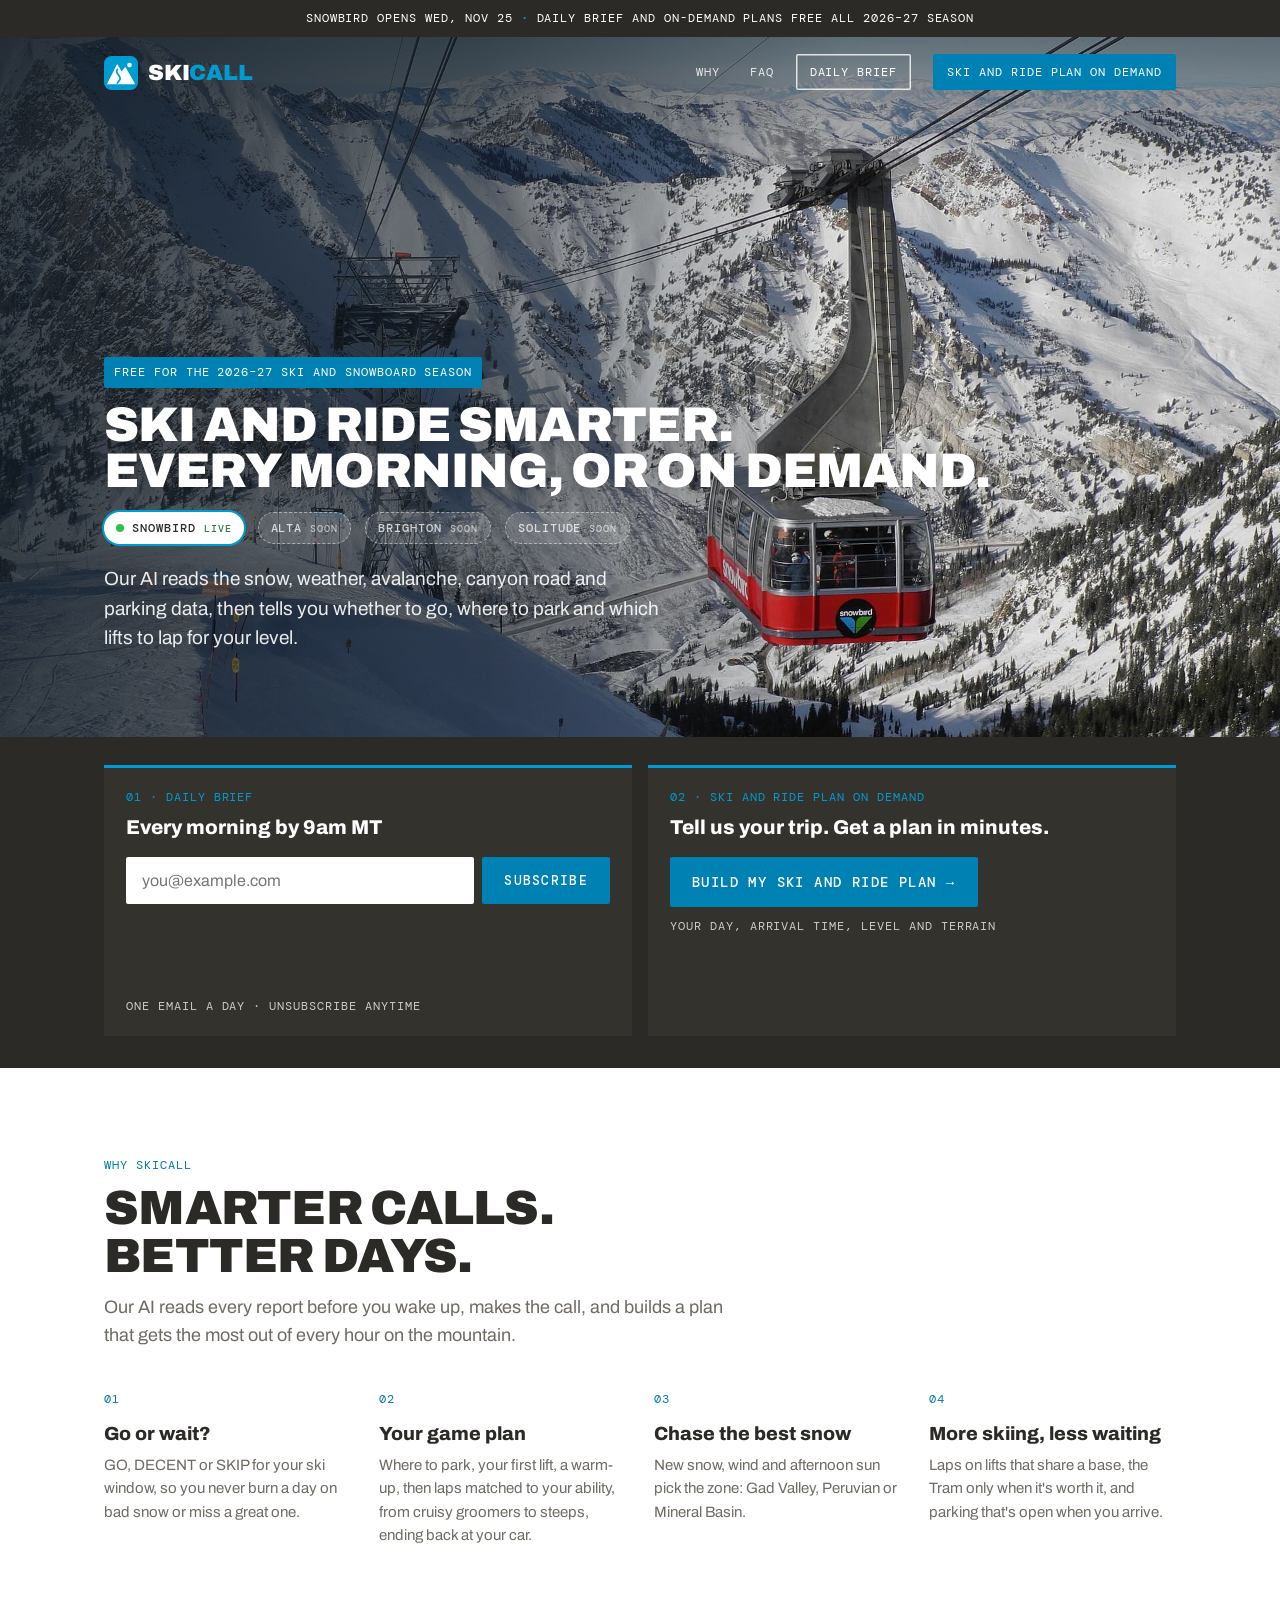
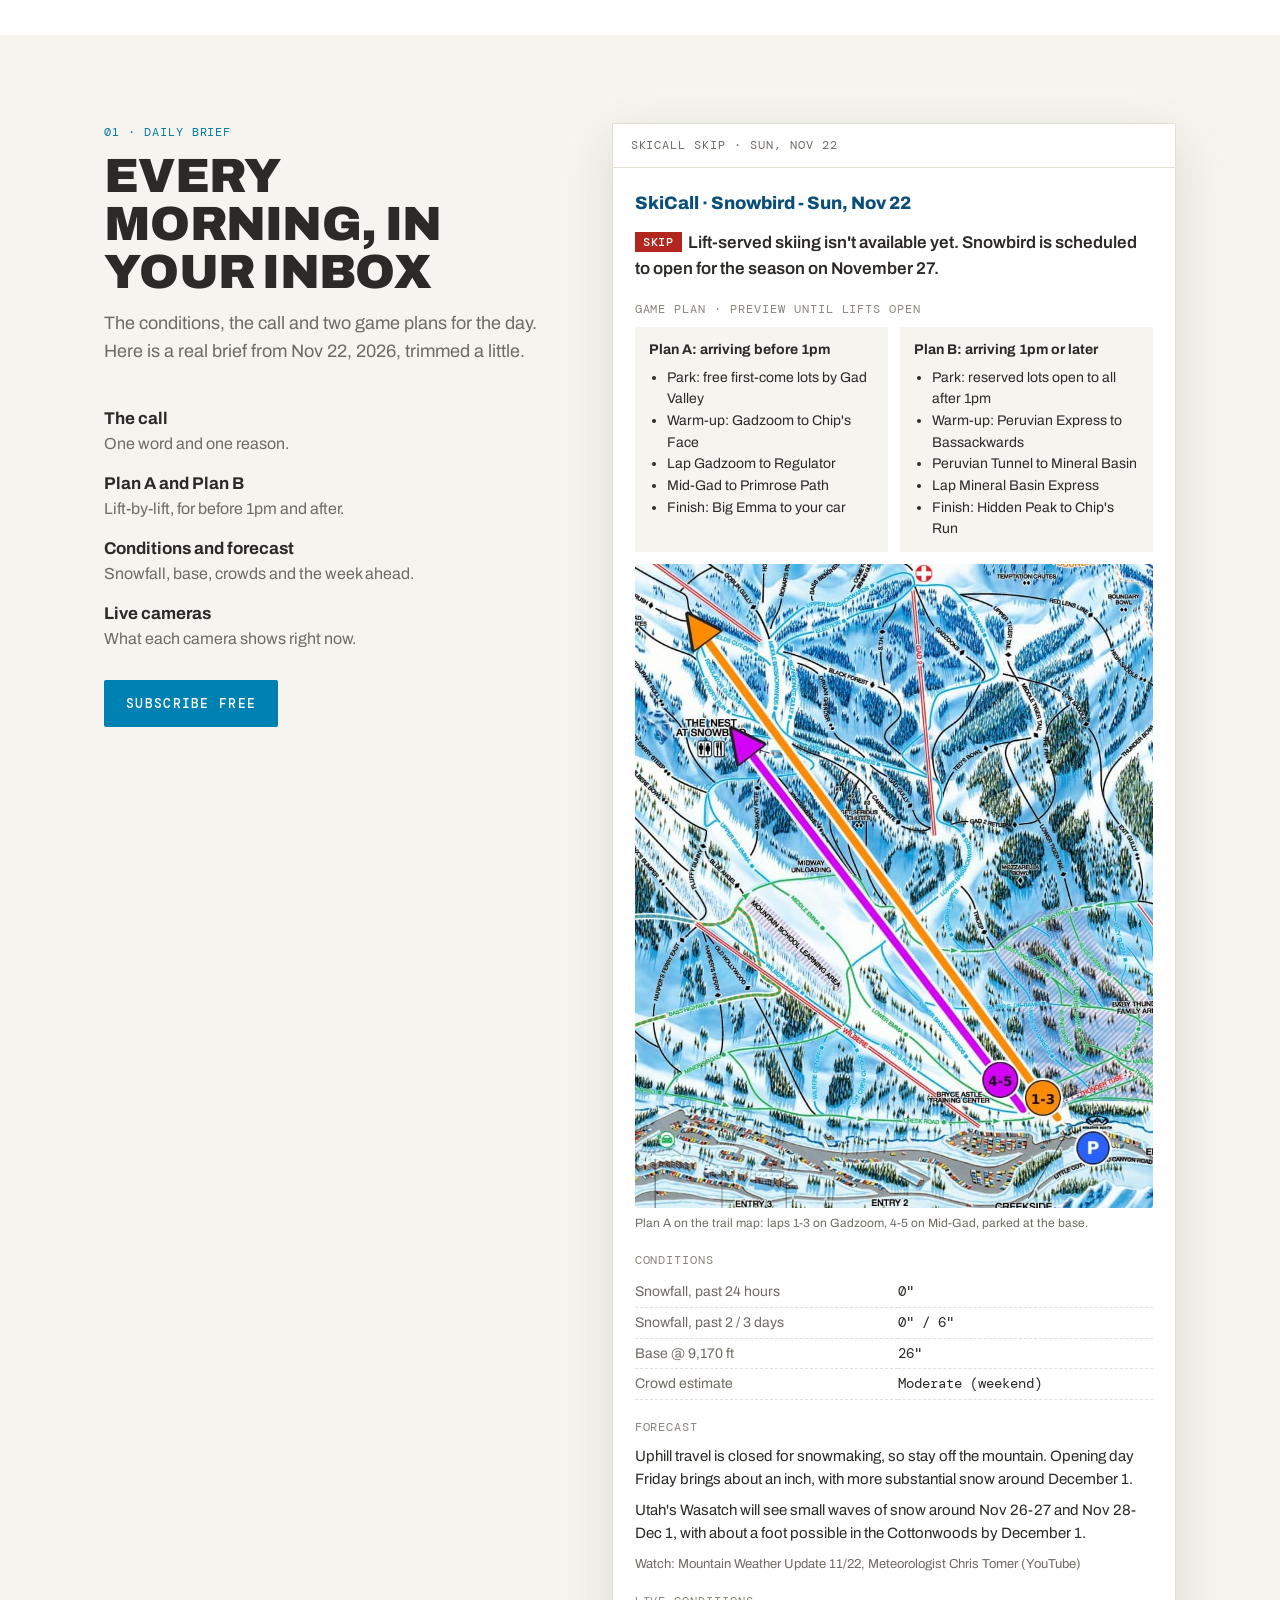
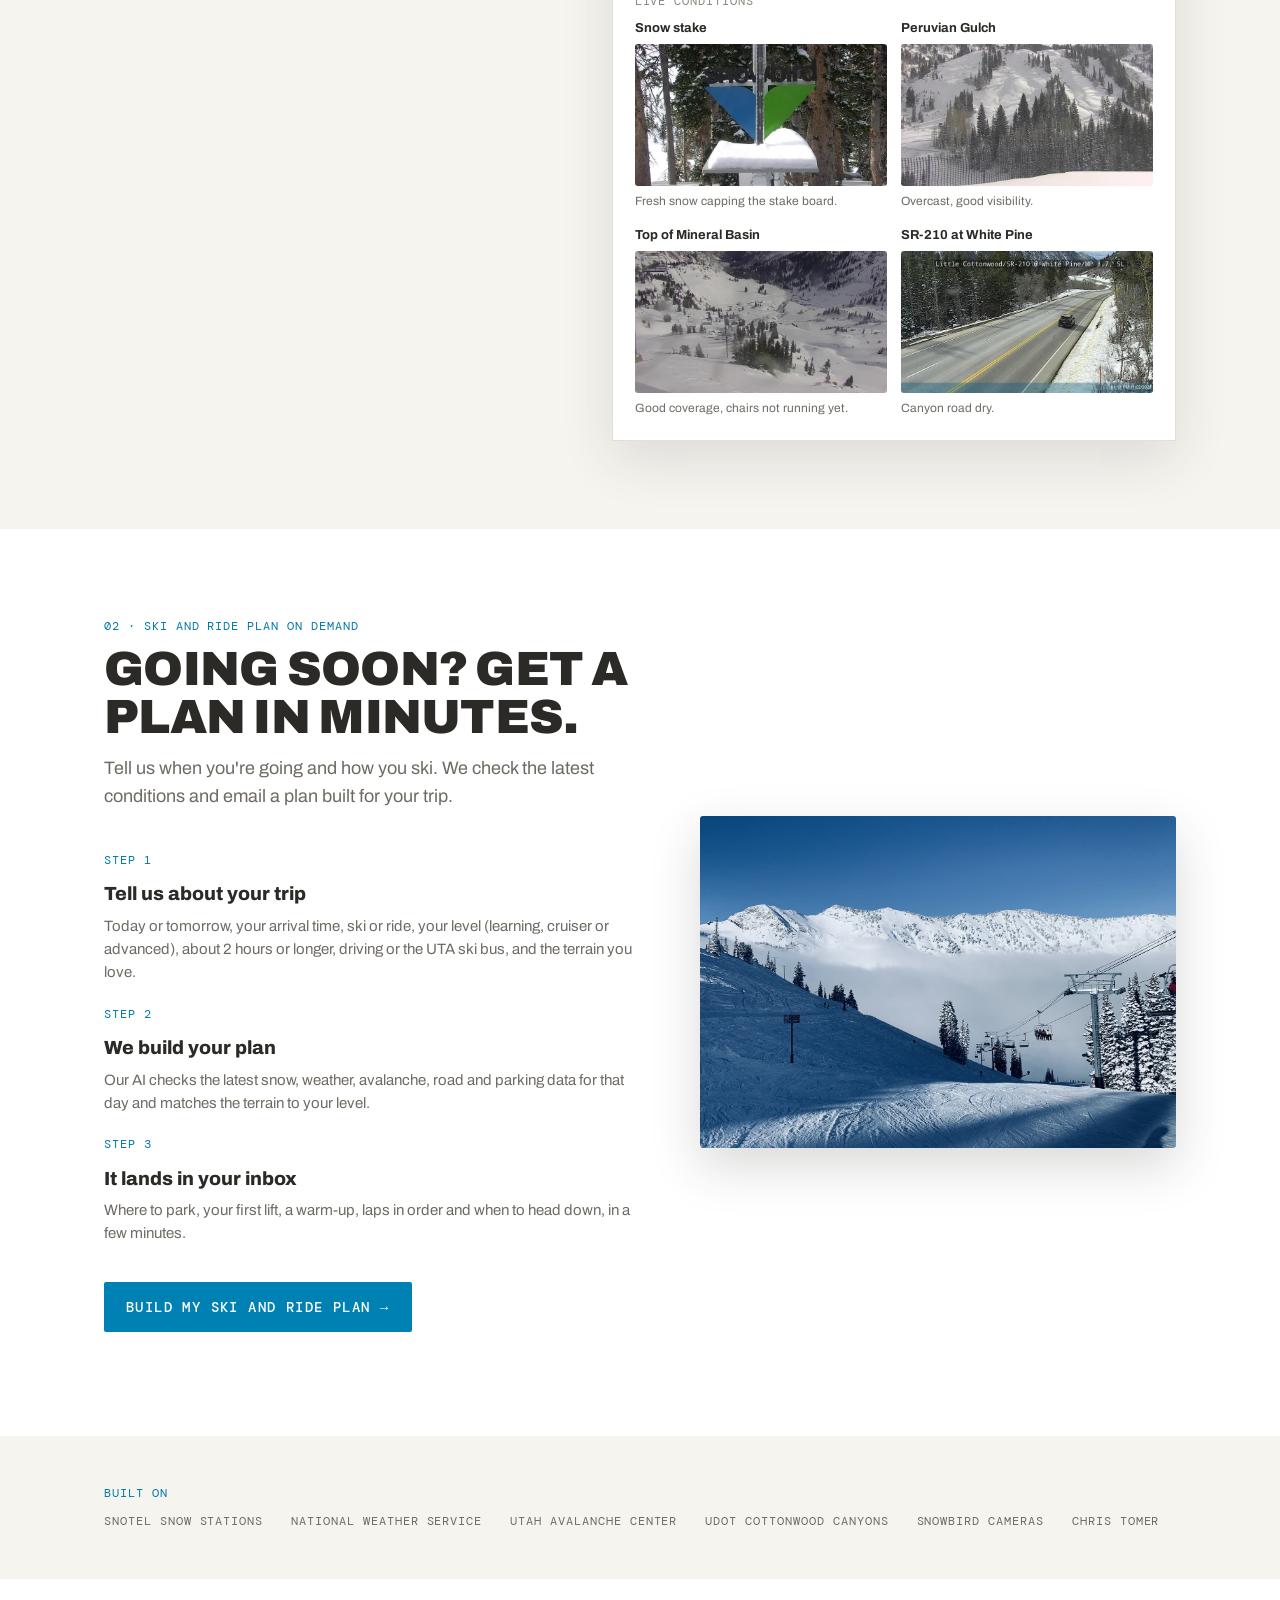
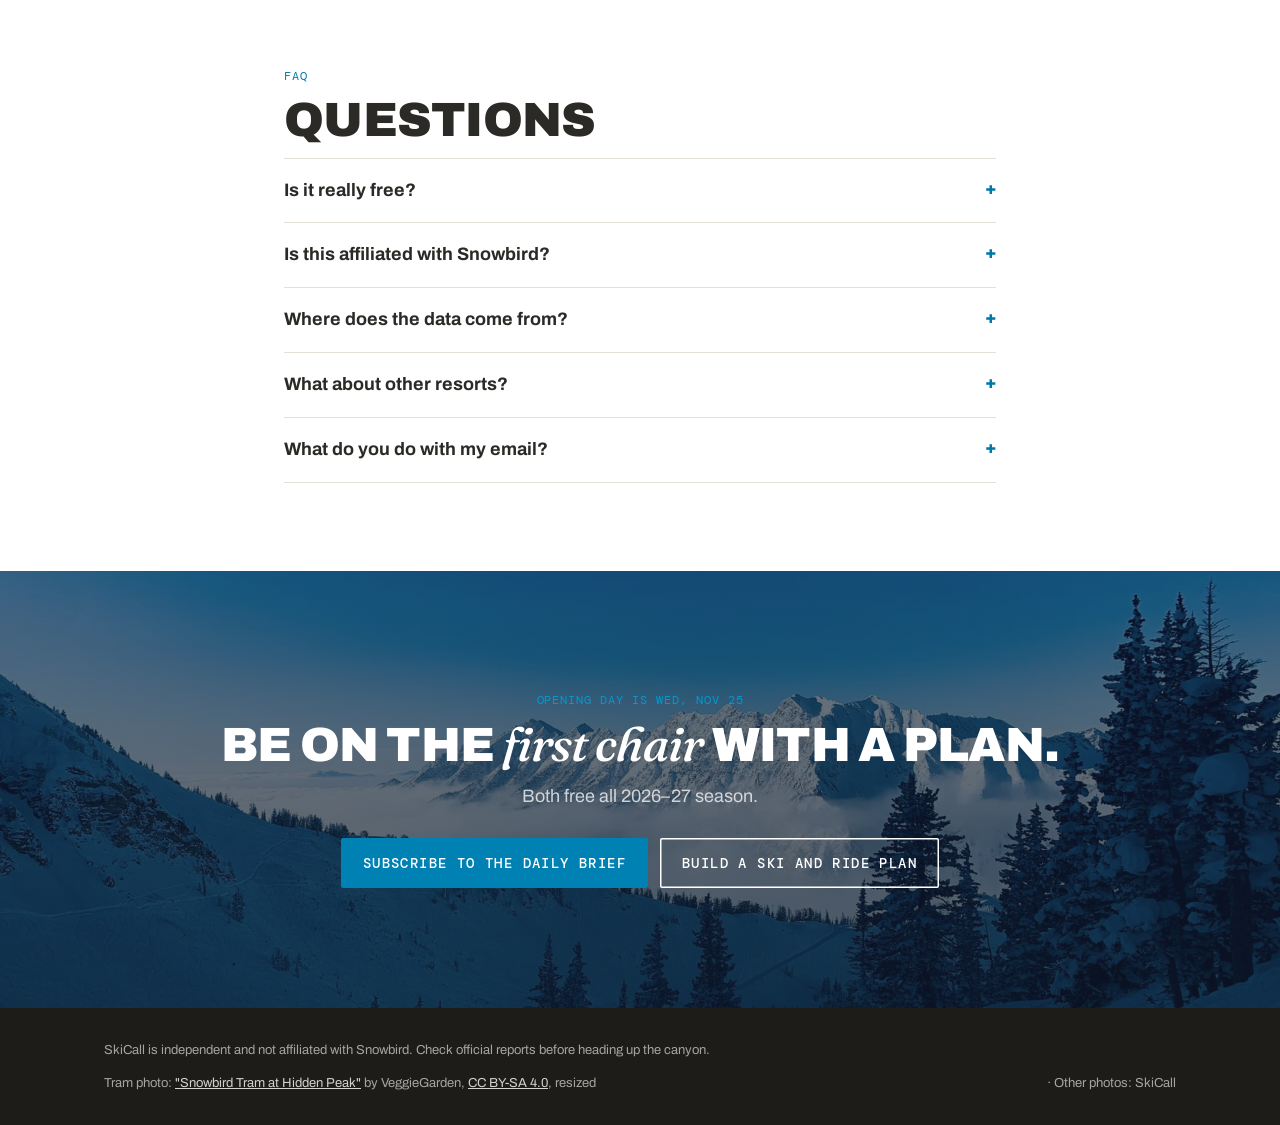
==== commit 1e7fa426: "Add SkiCall logo mark to page headers, favicon and touch icon Co-Authored-By: Claude Sonnet 5.5 <nor" ====
--- a/index.html
+++ b/index.html
@@ -12,7 +12,10 @@
   <link rel="preconnect" href="https://fonts.googleapis.com" />
   <link rel="preconnect" href="https://fonts.gstatic.com" crossorigin />
   <link href="https://fonts.googleapis.com/css2?family=Archivo:wght@400;500;700;800;900&family=DM+Mono:wght@400;500&family=Fraunces:ital,opsz,wght@0,9..144,500;1,9..144,500&display=swap" rel="stylesheet" />
-  <link rel="stylesheet" href="styles.css?v=9" />
+  <link rel="icon" href="favicon.svg" type="image/svg+xml" />
+  <link rel="icon" href="favicon.ico" sizes="48x48" />
+  <link rel="apple-touch-icon" href="apple-touch-icon.png" />
+  <link rel="stylesheet" href="styles.css?v=11" />
 </head>
 <body>
   <div class="announce mono">Snowbird opens Wed, Nov 25 <b>·</b> Daily brief and on-demand plans free all 2026–27 season</div>
@@ -20,7 +23,7 @@
   <div class="hero">
     <header>
       <div class="wrap">
-        <a class="logo" href="#">Ski<span>Call</span></a>
+        <a class="logo" href="#"><img class="logo-mark" src="logo-mark.svg" alt="" width="34" height="34" />Ski<span>Call</span></a>
         <nav class="mono">
           <a href="#why">Why</a>
           <a href="#faq">FAQ</a>
@@ -215,6 +218,6 @@
   </footer>
 
   <script src="config.js?v=4"></script>
-  <script src="app.js?v=2"></script>
+  <script src="app.js?v=4"></script>
 </body>
 </html>
--- a/styles.css
+++ b/styles.css
@@ -29,8 +29,9 @@
 .hero h1, .hero p.lede { text-shadow: 0 2px 18px rgba(0,0,0,.25); }
 .hero > * { position: relative; }
 header .wrap { display: flex; align-items: center; justify-content: space-between; height: 72px; }
-.logo { font-weight: 900; font-size: 22px; letter-spacing: -.01em; text-transform: uppercase; text-decoration: none; }
+.logo { display: inline-flex; align-items: center; font-weight: 900; font-size: 22px; letter-spacing: -.01em; text-transform: uppercase; text-decoration: none; }
 .logo span { color: var(--accent); }
+.logo-mark { width: 34px; height: 34px; display: block; flex: none; margin-right: 10px; }
 nav a { margin-left: 22px; text-decoration: none; opacity: .85; }
 nav a:hover { opacity: 1; }
 .hero-body { margin-top: auto; padding-bottom: 64px; width: 100%; }
@@ -278,3 +279,6 @@
 .resort-line { display: flex; flex-wrap: wrap; align-items: center; gap: 10px 14px; margin: 0 0 18px; }
 .resort.on-light { box-shadow: 0 0 0 2px var(--accent); }
 .soon-note { color: var(--muted); font-size: 14px; }
+
+/* A choice that isn't available (e.g. Today after lifts close) */
+.choices input:disabled + span { opacity: .45; cursor: not-allowed; text-decoration: line-through; }
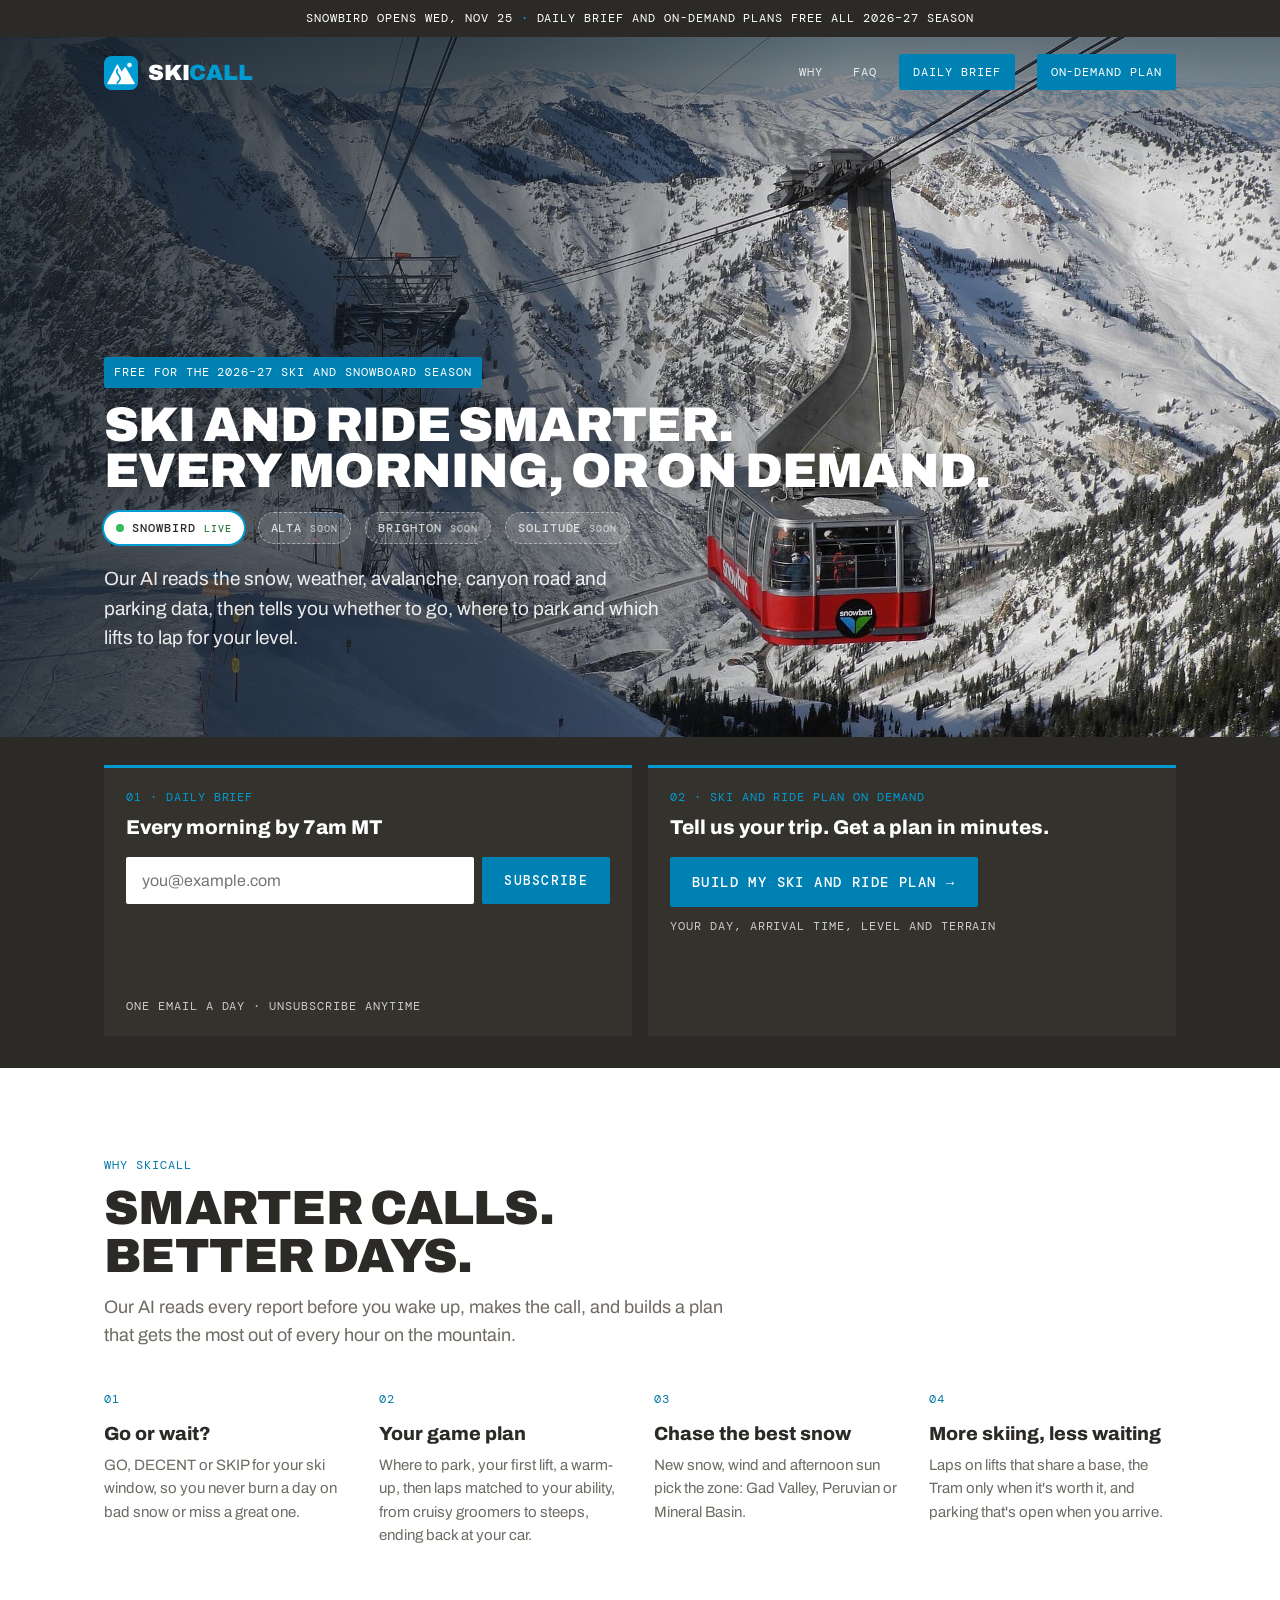
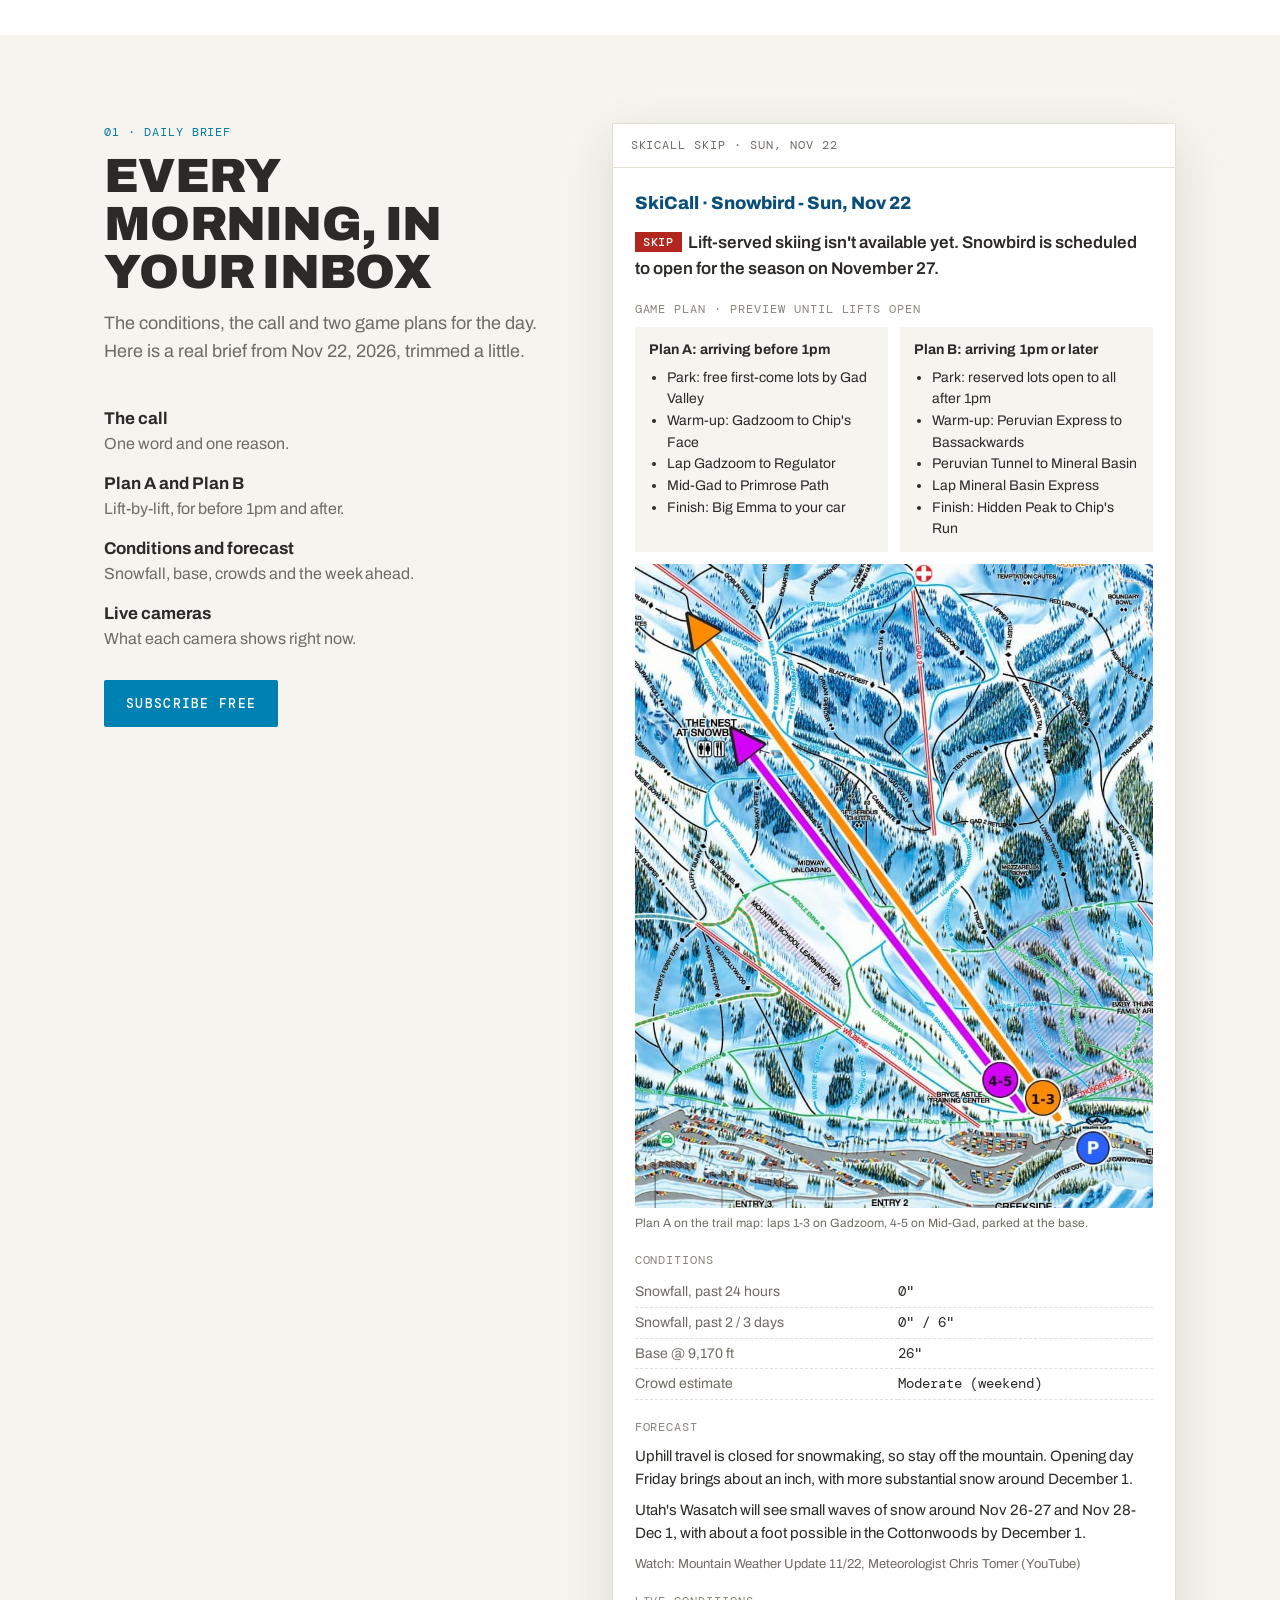
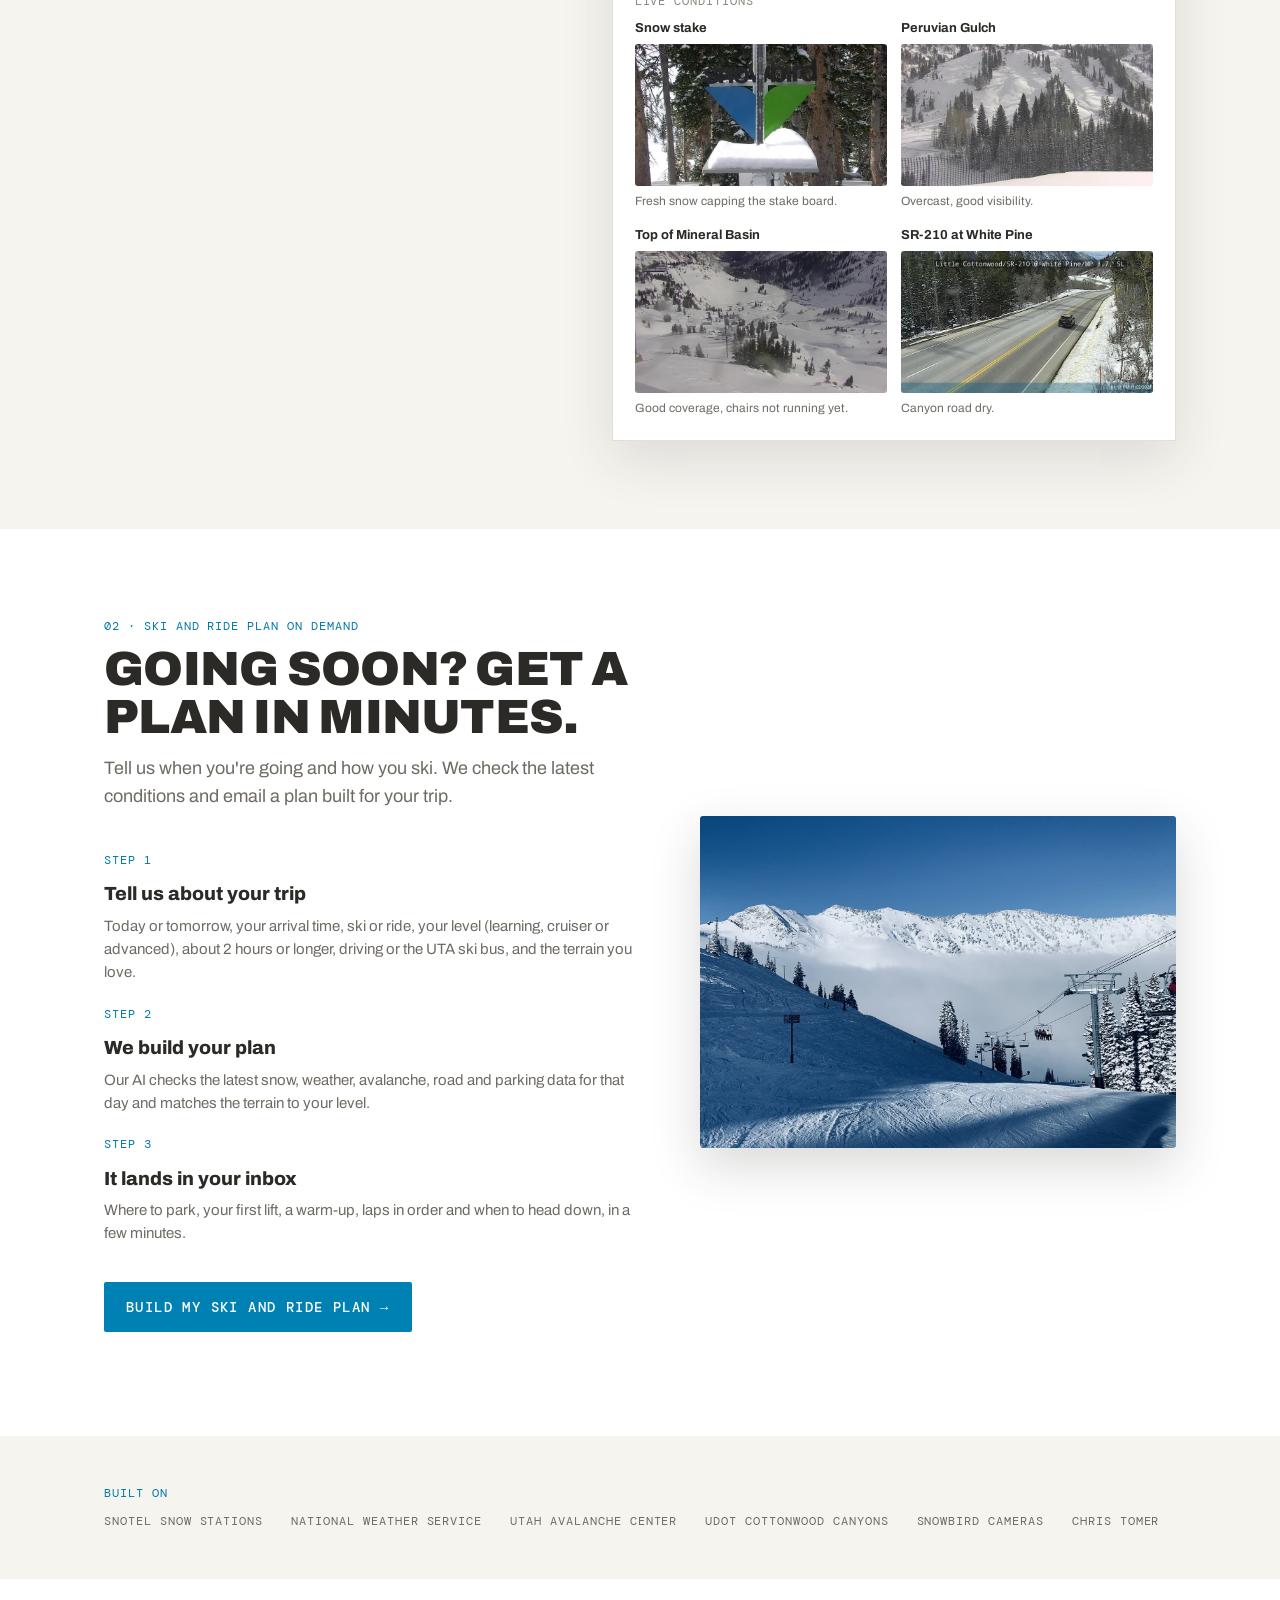
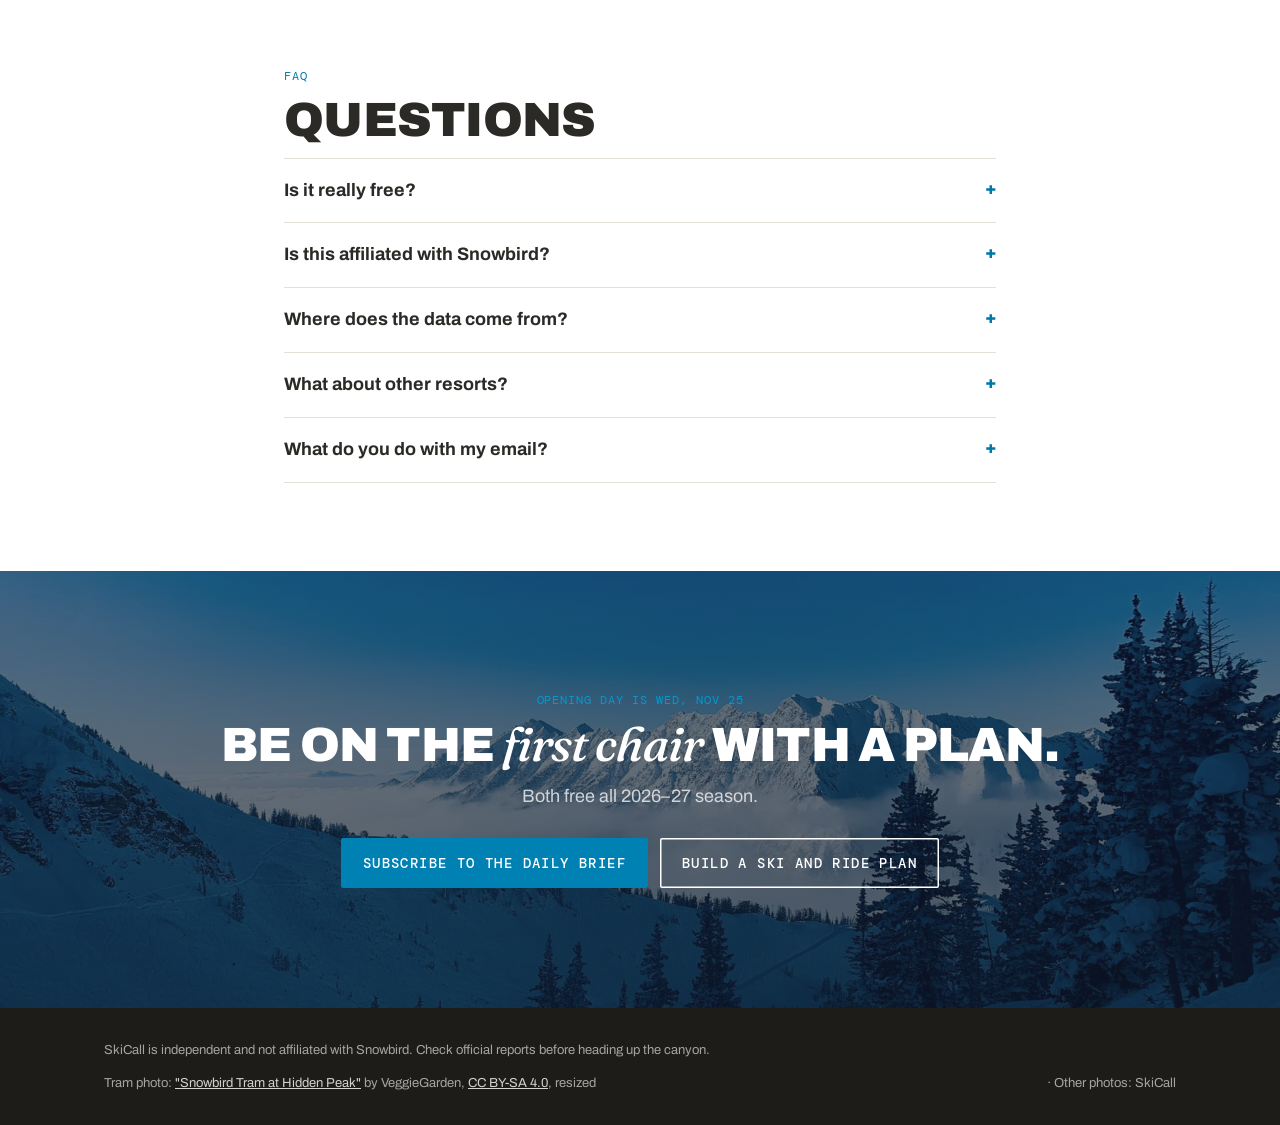
==== commit a5c4231d: "Nav: equal Daily brief and On-demand plan buttons; 7am MT Co-Authored-By: Claude Sonnet 5.5 <noreply" ====
--- a/index.html
+++ b/index.html
@@ -15,7 +15,7 @@
   <link rel="icon" href="favicon.svg" type="image/svg+xml" />
   <link rel="icon" href="favicon.ico" sizes="48x48" />
   <link rel="apple-touch-icon" href="apple-touch-icon.png" />
-  <link rel="stylesheet" href="styles.css?v=11" />
+  <link rel="stylesheet" href="styles.css?v=14" />
 </head>
 <body>
   <div class="announce mono">Snowbird opens Wed, Nov 25 <b>·</b> Daily brief and on-demand plans free all 2026–27 season</div>
@@ -27,8 +27,8 @@
         <nav class="mono">
           <a href="#why">Why</a>
           <a href="#faq">FAQ</a>
-          <a class="nav-btn ghost" href="#daily">Daily brief</a>
-          <a class="nav-btn" href="plan.html">Ski and ride plan on demand</a>
+          <a class="nav-btn" href="#daily">Daily brief</a>
+          <a class="nav-btn" href="plan.html">On-demand plan</a>
         </nav>
       </div>
     </header>
@@ -51,7 +51,7 @@
       <div class="hero-offers">
         <div class="hero-offer" id="subscribe">
           <div class="mono tag">01 · Daily brief</div>
-          <h3>Every morning by 9am MT</h3>
+          <h3>Every morning by 7am MT</h3>
           <form class="signup" id="signup">
             <input type="email" name="email" placeholder="you@example.com" required aria-label="Email address" />
             <button type="submit">Subscribe</button>
--- a/styles.css
+++ b/styles.css
@@ -133,7 +133,7 @@
   .hero::before { background: linear-gradient(180deg, rgba(14,24,34,.4) 0%, rgba(14,24,34,.2) 28%, rgba(14,24,34,.72) 55%, rgba(14,24,34,.82) 100%); }
   .why, .plans { grid-template-columns: 1fr; }
   form.signup { flex-direction: column; }
-  nav a:not(.cta) { display: none; }
+  nav a:not(.cta):not(.nav-btn) { display: none; }
   section { padding: 64px 0; }
 }
 
@@ -214,7 +214,12 @@
   nav a:not(.nav-btn) { display: none; }
 }
 @media (max-width: 560px) {
-  nav .nav-btn.ghost { display: none; }
+  /* Both menu buttons stay visible on phones, so they just get smaller. */
+  nav .nav-btn { margin-left: 4px; padding: 8px 7px; font-size: 9.5px; letter-spacing: .02em; white-space: nowrap; }
+  .logo { font-size: 17px; }
+  .logo-mark { width: 26px; height: 26px; margin-right: 6px; }
+  header .wrap { gap: 8px; padding: 0 16px; }
+  nav { white-space: nowrap; }
 }
 
 /* ---- Offers strip under the hero (keeps the Tram in the photo visible) ---- */
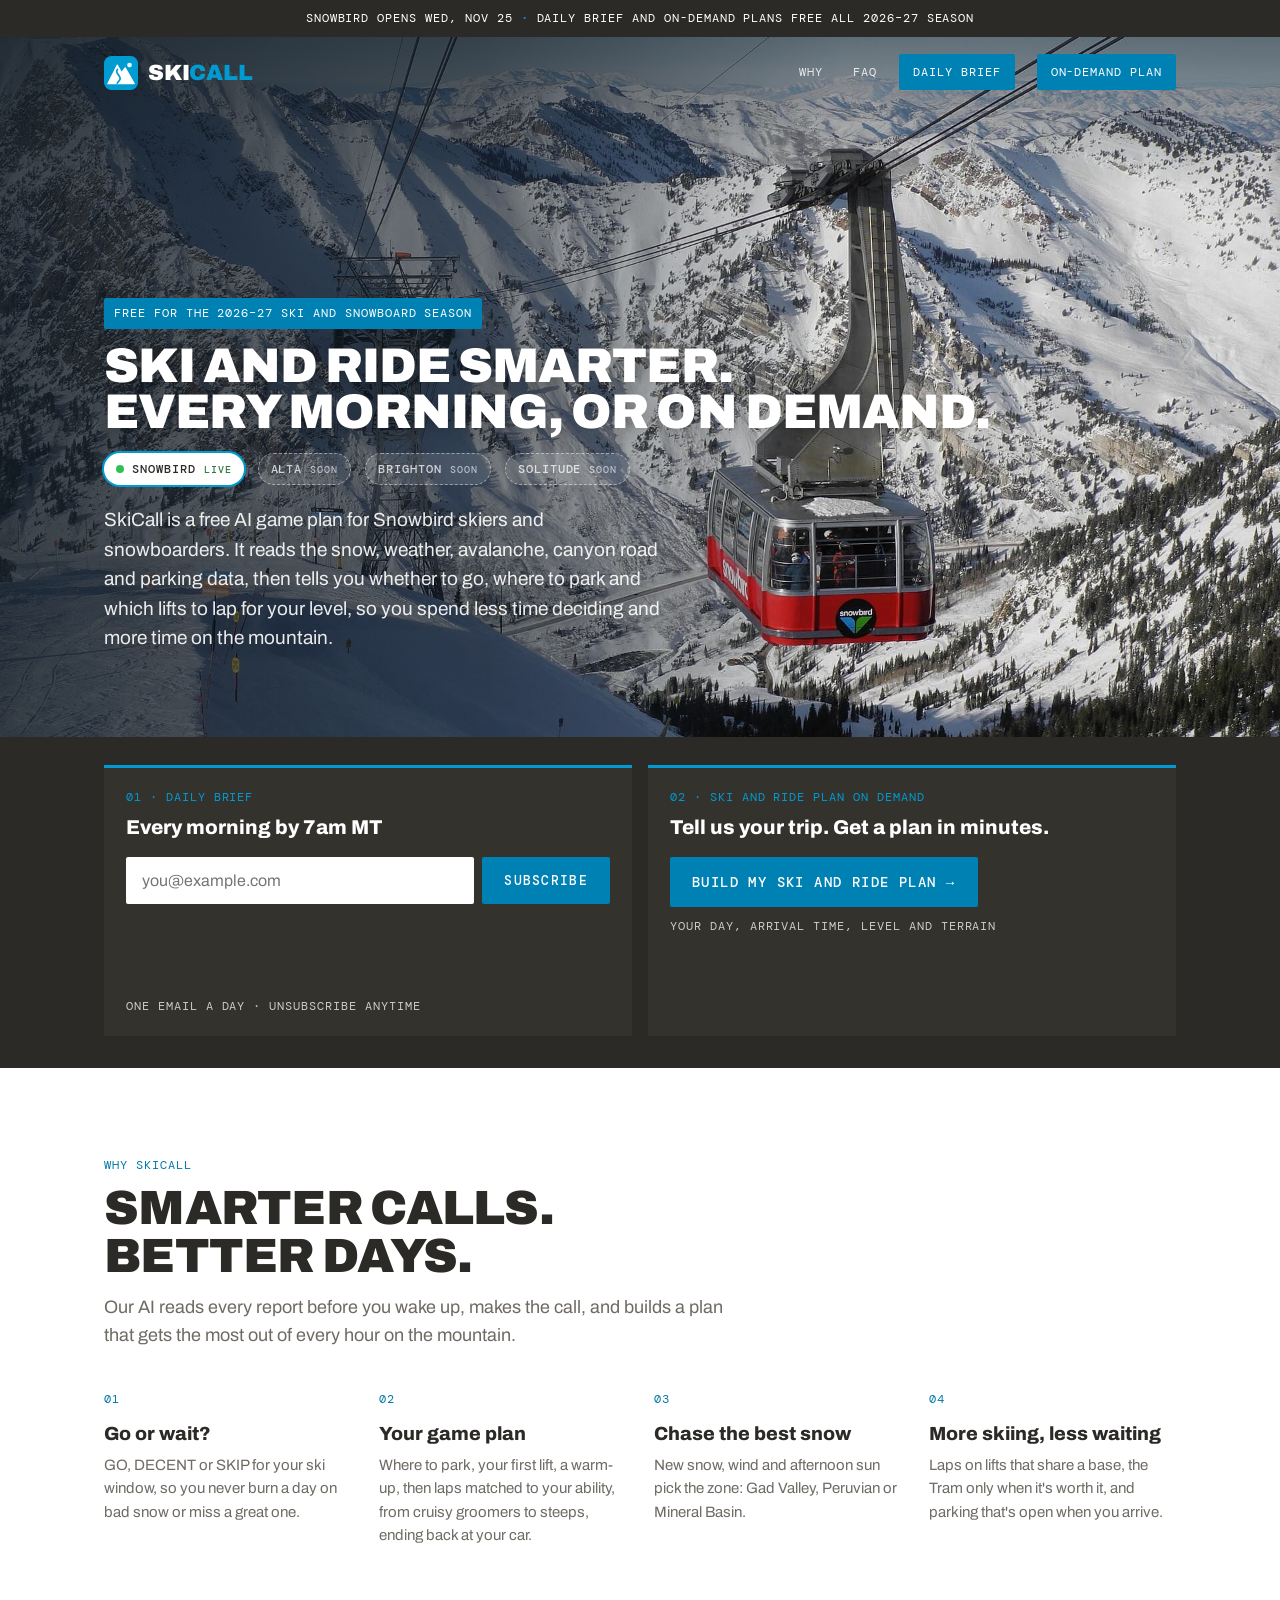
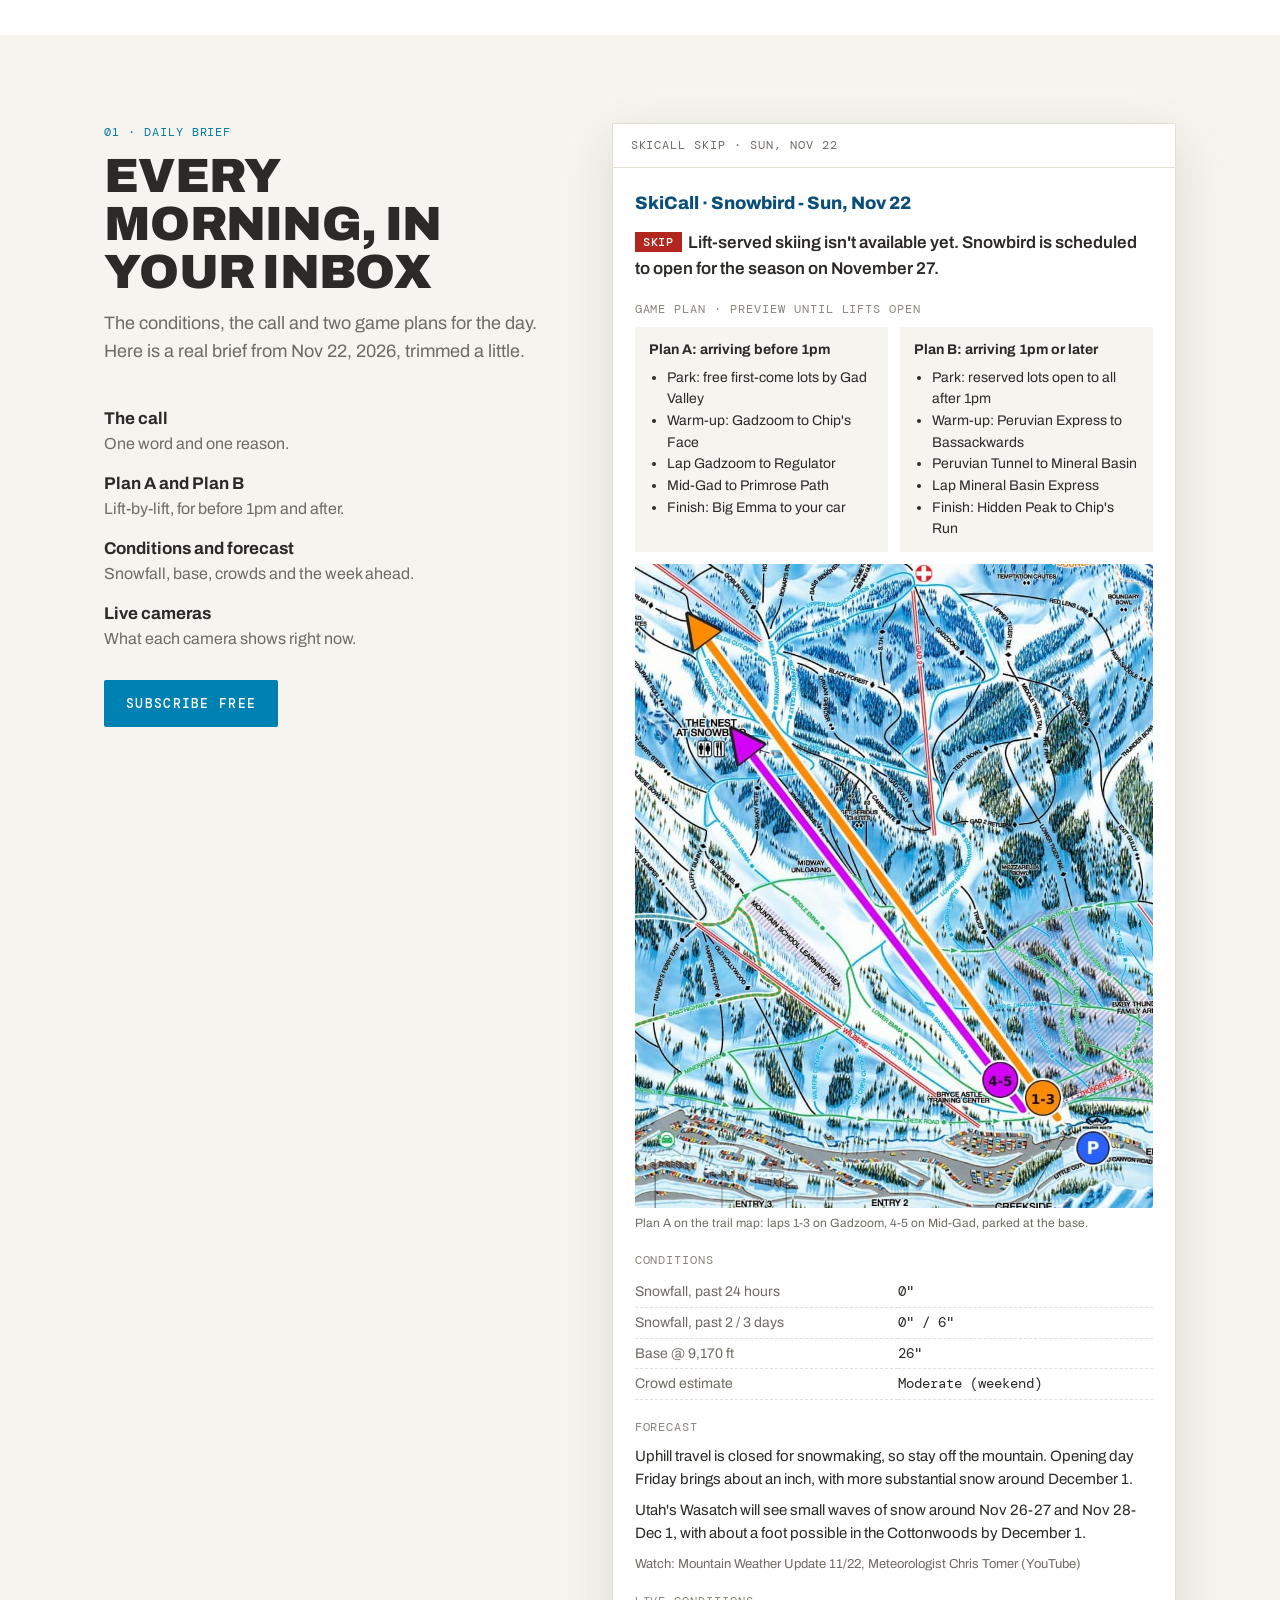
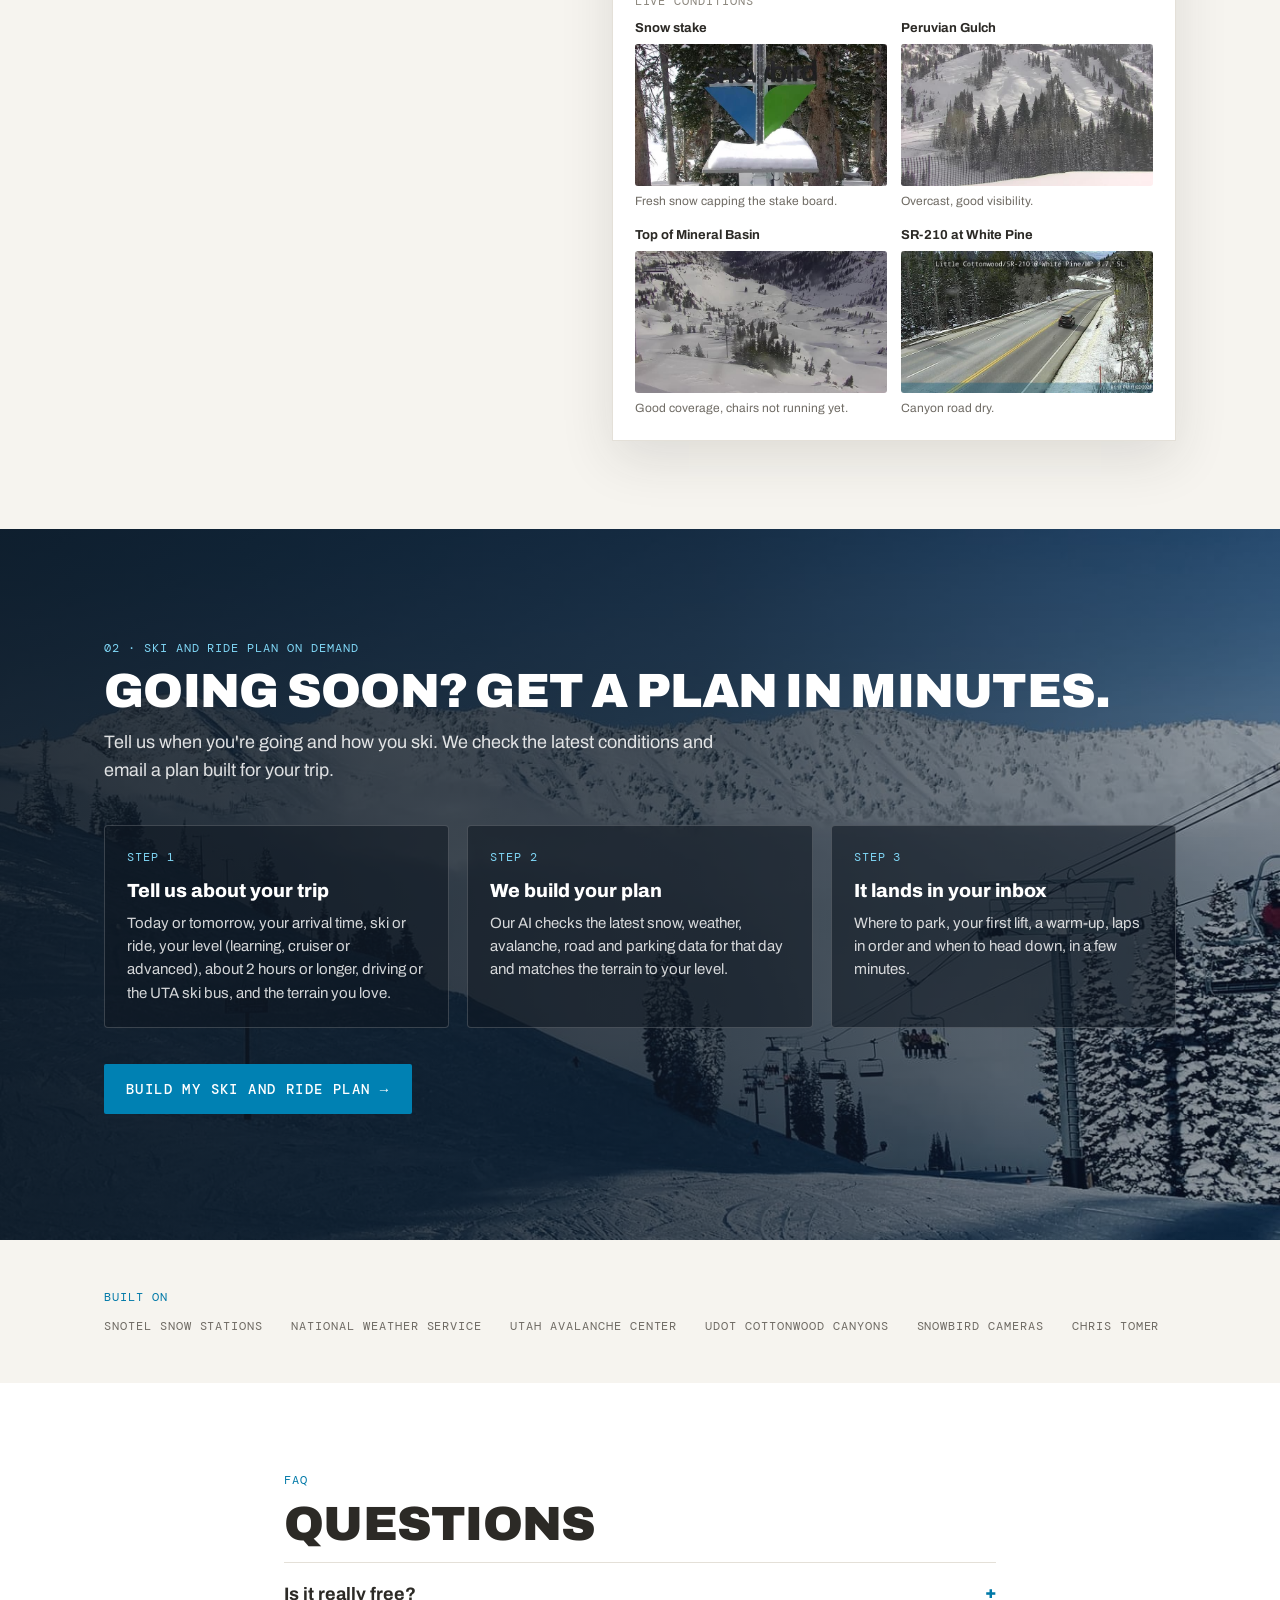
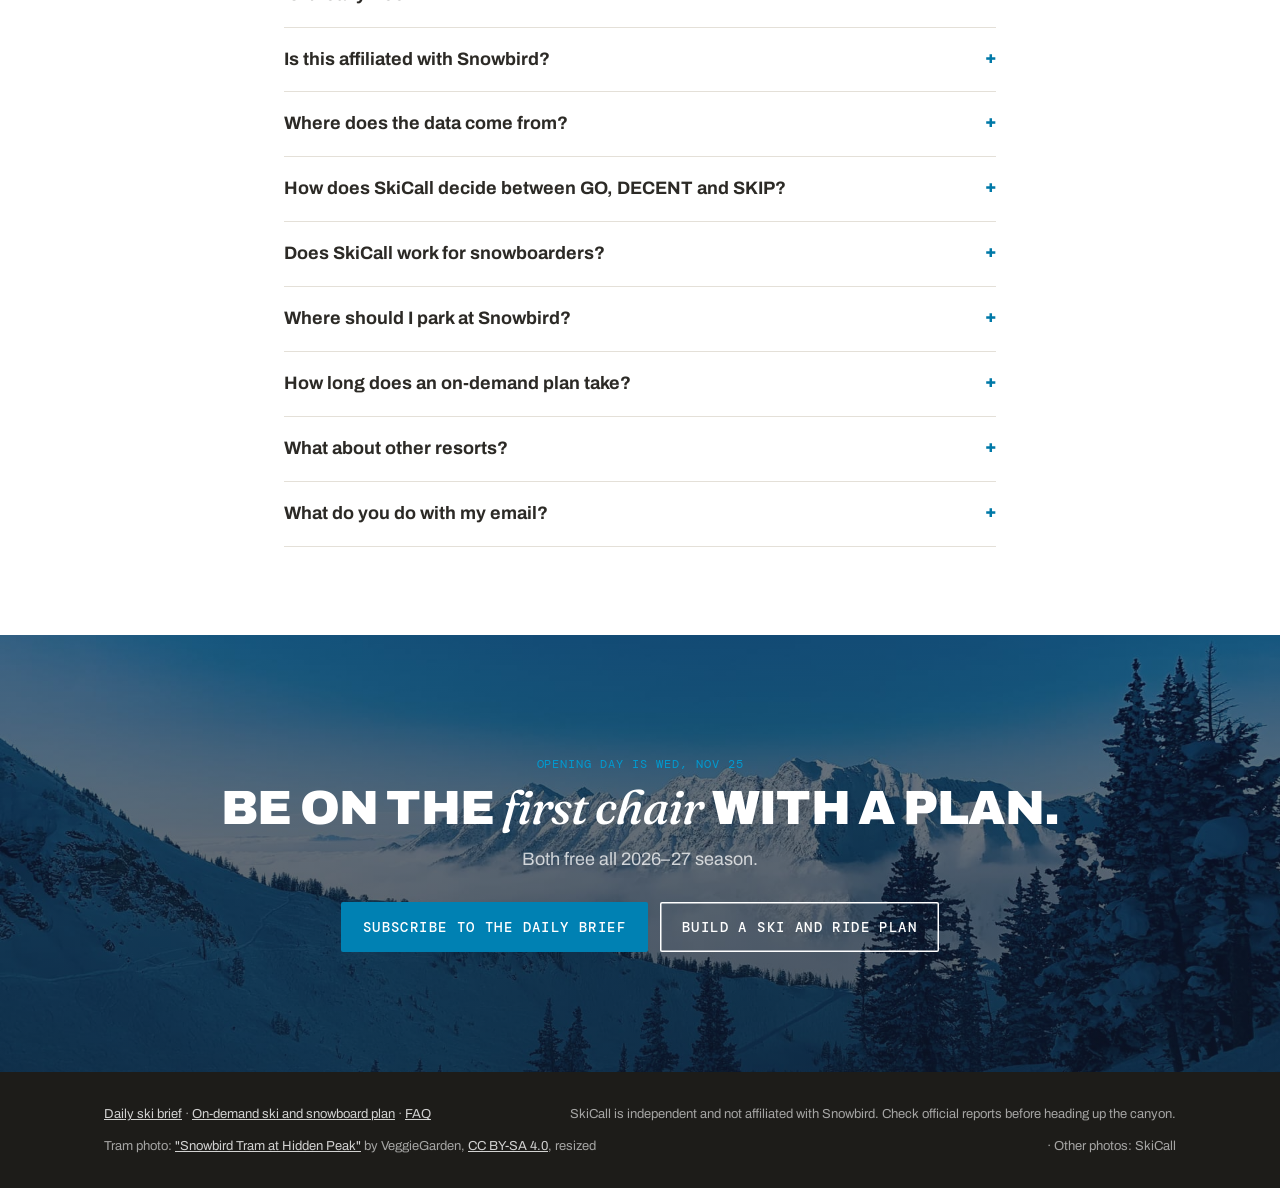
==== commit f304f1e5: "SEO: titles, descriptions, canonical, social cards, structured data, sitemap; on-demand section phot" ====
--- a/index.html
+++ b/index.html
@@ -3,9 +3,25 @@
 <head>
   <meta charset="utf-8" />
   <meta name="viewport" content="width=device-width, initial-scale=1" />
-  <title>SkiCall: ski and ride smarter at Snowbird, every morning or on demand</title>
-  <meta name="description" content="A free daily email for Snowbird skiers and snowboarders: today's call, where to park, which lifts to lap, and what's coming." />
-  <meta property="og:image" content="images/hero-tram-bluebird.jpg" />
+  <title>SkiCall: AI ski and snowboard game plan for Snowbird</title>
+  <meta name="description" content="Free AI game plan for Snowbird: a go-or-skip call, where to park and which lifts to lap for your level, so you spend less time deciding and more time on snow." />
+  <link rel="canonical" href="https://skicall.com/" />
+  <meta name="robots" content="index,follow,max-image-preview:large" />
+  <meta name="theme-color" content="#009bd1" />
+  <link rel="manifest" href="site.webmanifest" />
+  <meta property="og:type" content="website" />
+  <meta property="og:site_name" content="SkiCall" />
+  <meta property="og:title" content="SkiCall: your AI game plan for Snowbird" />
+  <meta property="og:description" content="Less time deciding, more time on snow. A free daily brief and on-demand ski and snowboard plans for Snowbird, built by AI from snow, weather, avalanche, road and parking data." />
+  <meta property="og:url" content="https://skicall.com/" />
+  <meta property="og:image" content="https://skicall.com/images/og-skicall.jpg" />
+  <meta property="og:image:width" content="1200" />
+  <meta property="og:image:height" content="630" />
+  <meta property="og:image:alt" content="SkiCall: your AI game plan for Snowbird, over the Snowbird Tram" />
+  <meta name="twitter:card" content="summary_large_image" />
+  <meta name="twitter:title" content="SkiCall: your AI game plan for Snowbird" />
+  <meta name="twitter:description" content="Less time deciding, more time on snow. A free daily brief and on-demand ski and snowboard plans for Snowbird, built by AI from snow, weather, avalanche, road and parking data." />
+  <meta name="twitter:image" content="https://skicall.com/images/og-skicall.jpg" />
   <!-- Free Google Fonts, chosen as stand-ins for Glade's paid type:
        Archivo (grotesk, like Synthese), DM Mono (like Calling Code),
        Fraunces (soft serif, like New Spirit). -->
@@ -15,7 +31,111 @@
   <link rel="icon" href="favicon.svg" type="image/svg+xml" />
   <link rel="icon" href="favicon.ico" sizes="48x48" />
   <link rel="apple-touch-icon" href="apple-touch-icon.png" />
-  <link rel="stylesheet" href="styles.css?v=14" />
+  <link rel="stylesheet" href="styles.css?v=15" />
+  <script type="application/ld+json">
+{
+  "@context": "https://schema.org",
+  "@graph": [
+    {
+      "@type": "Organization",
+      "@id": "https://skicall.com/#org",
+      "name": "SkiCall",
+      "url": "https://skicall.com/",
+      "logo": "https://skicall.com/icon-512.png",
+      "description": "A free AI game plan for Snowbird skiers and snowboarders: a daily brief and on-demand plans."
+    },
+    {
+      "@type": "WebSite",
+      "@id": "https://skicall.com/#site",
+      "url": "https://skicall.com/",
+      "name": "SkiCall",
+      "description": "Free AI game plan for Snowbird: a go-or-skip call, where to park and which lifts to lap for your level, so you spend less time deciding and more time on snow.",
+      "inLanguage": "en-US",
+      "publisher": {
+        "@id": "https://skicall.com/#org"
+      }
+    },
+    {
+      "@type": "FAQPage",
+      "@id": "https://skicall.com/#faq",
+      "mainEntity": [
+        {
+          "@type": "Question",
+          "name": "Is it really free?",
+          "acceptedAnswer": {
+            "@type": "Answer",
+            "text": "Yes. SkiCall is free for the whole 2026–27 ski and snowboard season, including ski and ride plans on demand. It is a passion project by a Snowbird local."
+          }
+        },
+        {
+          "@type": "Question",
+          "name": "Is this affiliated with Snowbird?",
+          "acceptedAnswer": {
+            "@type": "Answer",
+            "text": "No. SkiCall is independent and isn't affiliated with or endorsed by Snowbird, UDOT or any forecaster it cites. Always check the official lift, road and avalanche reports before you go."
+          }
+        },
+        {
+          "@type": "Question",
+          "name": "Where does the data come from?",
+          "acceptedAnswer": {
+            "@type": "Answer",
+            "text": "The Snowbird SNOTEL snow station and nearby stations, the National Weather Service, the Utah Avalanche Center, UDOT, Snowbird's public pages and cameras, and Chris Tomer's mountain weather videos, credited and linked in every email."
+          }
+        },
+        {
+          "@type": "Question",
+          "name": "How does SkiCall decide between GO, DECENT and SKIP?",
+          "acceptedAnswer": {
+            "@type": "Answer",
+            "text": "It weighs new snow, base depth, temperature, wind, avalanche danger, canyon road status and expected crowds for your ski window. It is a guide, not a guarantee, so always check the official reports before you go."
+          }
+        },
+        {
+          "@type": "Question",
+          "name": "Does SkiCall work for snowboarders?",
+          "acceptedAnswer": {
+            "@type": "Answer",
+            "text": "Yes. The on-demand plan lets you choose ski or snowboard, along with your level, arrival time and the terrain you love."
+          }
+        },
+        {
+          "@type": "Question",
+          "name": "Where should I park at Snowbird?",
+          "acceptedAnswer": {
+            "@type": "Answer",
+            "text": "Every plan names a lot for your arrival time and a backup. Free lots are first come, and reserved and preferred lots open to everyone at 1pm if spots remain. Live lot availability isn't published, so we always name a backup."
+          }
+        },
+        {
+          "@type": "Question",
+          "name": "How long does an on-demand plan take?",
+          "acceptedAnswer": {
+            "@type": "Answer",
+            "text": "A few minutes after you submit the form. The plan arrives by email with where to park, your first lift, a warm-up and your laps in order."
+          }
+        },
+        {
+          "@type": "Question",
+          "name": "What about other resorts?",
+          "acceptedAnswer": {
+            "@type": "Answer",
+            "text": "Snowbird first. Alta, Brighton and Solitude are next if enough of you ask."
+          }
+        },
+        {
+          "@type": "Question",
+          "name": "What do you do with my email?",
+          "acceptedAnswer": {
+            "@type": "Answer",
+            "text": "We only use it to send your brief. No selling, no sharing, and every email has a one-click unsubscribe."
+          }
+        }
+      ]
+    }
+  ]
+}
+  </script>
 </head>
 <body>
   <div class="announce mono">Snowbird opens Wed, Nov 25 <b>·</b> Daily brief and on-demand plans free all 2026–27 season</div>
@@ -42,7 +162,7 @@
         <span class="resort soon">Brighton <em>Soon</em></span>
         <span class="resort soon">Solitude <em>Soon</em></span>
       </div>
-      <p class="lede">Our AI reads the snow, weather, avalanche, canyon road and parking data, then tells you whether to go, where to park and which lifts to lap for your level.</p>
+      <p class="lede">SkiCall is a free AI game plan for Snowbird skiers and snowboarders. It reads the snow, weather, avalanche, canyon road and parking data, then tells you whether to go, where to park and which lifts to lap for your level, so you spend less time deciding and more time on the mountain.</p>
     </div>
   </div>
 
@@ -173,7 +293,6 @@
       </div>
       <p style="margin-top:36px;"><a class="btn big" href="plan.html">Build my ski and ride plan →</a></p>
       </div>
-      <figure class="photo"><img src="images/lift-inversion.jpg" alt="Chairlift above a cloud inversion at Snowbird on a bluebird day" loading="lazy" /></figure>
     </div>
   </section>
 
@@ -193,6 +312,10 @@
       <details><summary>Is it really free?</summary><p>Yes. SkiCall is free for the whole 2026–27 ski and snowboard season, including ski and ride plans on demand. It is a passion project by a Snowbird local.</p></details>
       <details><summary>Is this affiliated with Snowbird?</summary><p>No. SkiCall is independent and isn't affiliated with or endorsed by Snowbird, UDOT or any forecaster it cites. Always check the official lift, road and avalanche reports before you go.</p></details>
       <details><summary>Where does the data come from?</summary><p>The Snowbird SNOTEL snow station and nearby stations, the National Weather Service, the Utah Avalanche Center, UDOT, Snowbird's public pages and cameras, and Chris Tomer's mountain weather videos, credited and linked in every email.</p></details>
+      <details><summary>How does SkiCall decide between GO, DECENT and SKIP?</summary><p>It weighs new snow, base depth, temperature, wind, avalanche danger, canyon road status and expected crowds for your ski window. It is a guide, not a guarantee, so always check the official reports before you go.</p></details>
+      <details><summary>Does SkiCall work for snowboarders?</summary><p>Yes. The on-demand plan lets you choose ski or snowboard, along with your level, arrival time and the terrain you love.</p></details>
+      <details><summary>Where should I park at Snowbird?</summary><p>Every plan names a lot for your arrival time and a backup. Free lots are first come, and reserved and preferred lots open to everyone at 1pm if spots remain. Live lot availability isn't published, so we always name a backup.</p></details>
+      <details><summary>How long does an on-demand plan take?</summary><p>A few minutes after you submit the form. The plan arrives by email with where to park, your first lift, a warm-up and your laps in order.</p></details>
       <details><summary>What about other resorts?</summary><p>Snowbird first. Alta, Brighton and Solitude are next if enough of you ask.</p></details>
       <details><summary>What do you do with my email?</summary><p>We only use it to send your brief. No selling, no sharing, and every email has a one-click unsubscribe.</p></details>
     </div>
@@ -212,6 +335,7 @@
 
   <footer>
     <div class="wrap">
+      <span><a href="#daily">Daily ski brief</a> · <a href="plan.html">On-demand ski and snowboard plan</a> · <a href="#faq">FAQ</a></span>
       <span>SkiCall is independent and not affiliated with Snowbird. Check official reports before heading up the canyon.</span>
       <span>Tram photo: <a href="https://commons.wikimedia.org/wiki/File:Snowbird_Tram_at_Hidden_Peak.jpg">"Snowbird Tram at Hidden Peak"</a> by VeggieGarden, <a href="https://creativecommons.org/licenses/by-sa/4.0/">CC BY-SA 4.0</a>, resized</span> · Other photos: SkiCall
     </div>
--- a/styles.css
+++ b/styles.css
@@ -287,3 +287,20 @@
 
 /* A choice that isn't available (e.g. Today after lifts close) */
 .choices input:disabled + span { opacity: .45; cursor: not-allowed; text-decoration: line-through; }
+
+/* ---- On-demand section: the lift photo as a full-width background ---- */
+#ondemand { position: relative; background: #1d3550 url("images/lift-inversion.jpg") center 40% / cover no-repeat; color: #fff; padding: 110px 0; }
+#ondemand::before { content: ""; position: absolute; inset: 0; background: linear-gradient(90deg, rgba(14,24,34,.88) 0%, rgba(14,24,34,.72) 55%, rgba(14,24,34,.4) 100%); }
+#ondemand > * { position: relative; }
+#ondemand .ondemand-grid { display: block; }
+#ondemand h2 { color: #fff; }
+#ondemand .eyebrow { color: #7fd6f5; }
+#ondemand .sub { color: rgba(255,255,255,.85); }
+#ondemand .steps-list { grid-template-columns: repeat(3, 1fr); gap: 18px; margin-top: 8px; }
+#ondemand .steps-list > div { background: rgba(14,24,34,.58); border: 1px solid rgba(255,255,255,.18); border-radius: 4px; padding: 22px; }
+#ondemand .why .n { color: #7fd6f5; }
+#ondemand .why p { color: rgba(255,255,255,.82); }
+@media (max-width: 860px) {
+  #ondemand { padding: 72px 0; }
+  #ondemand .steps-list { grid-template-columns: 1fr; }
+}
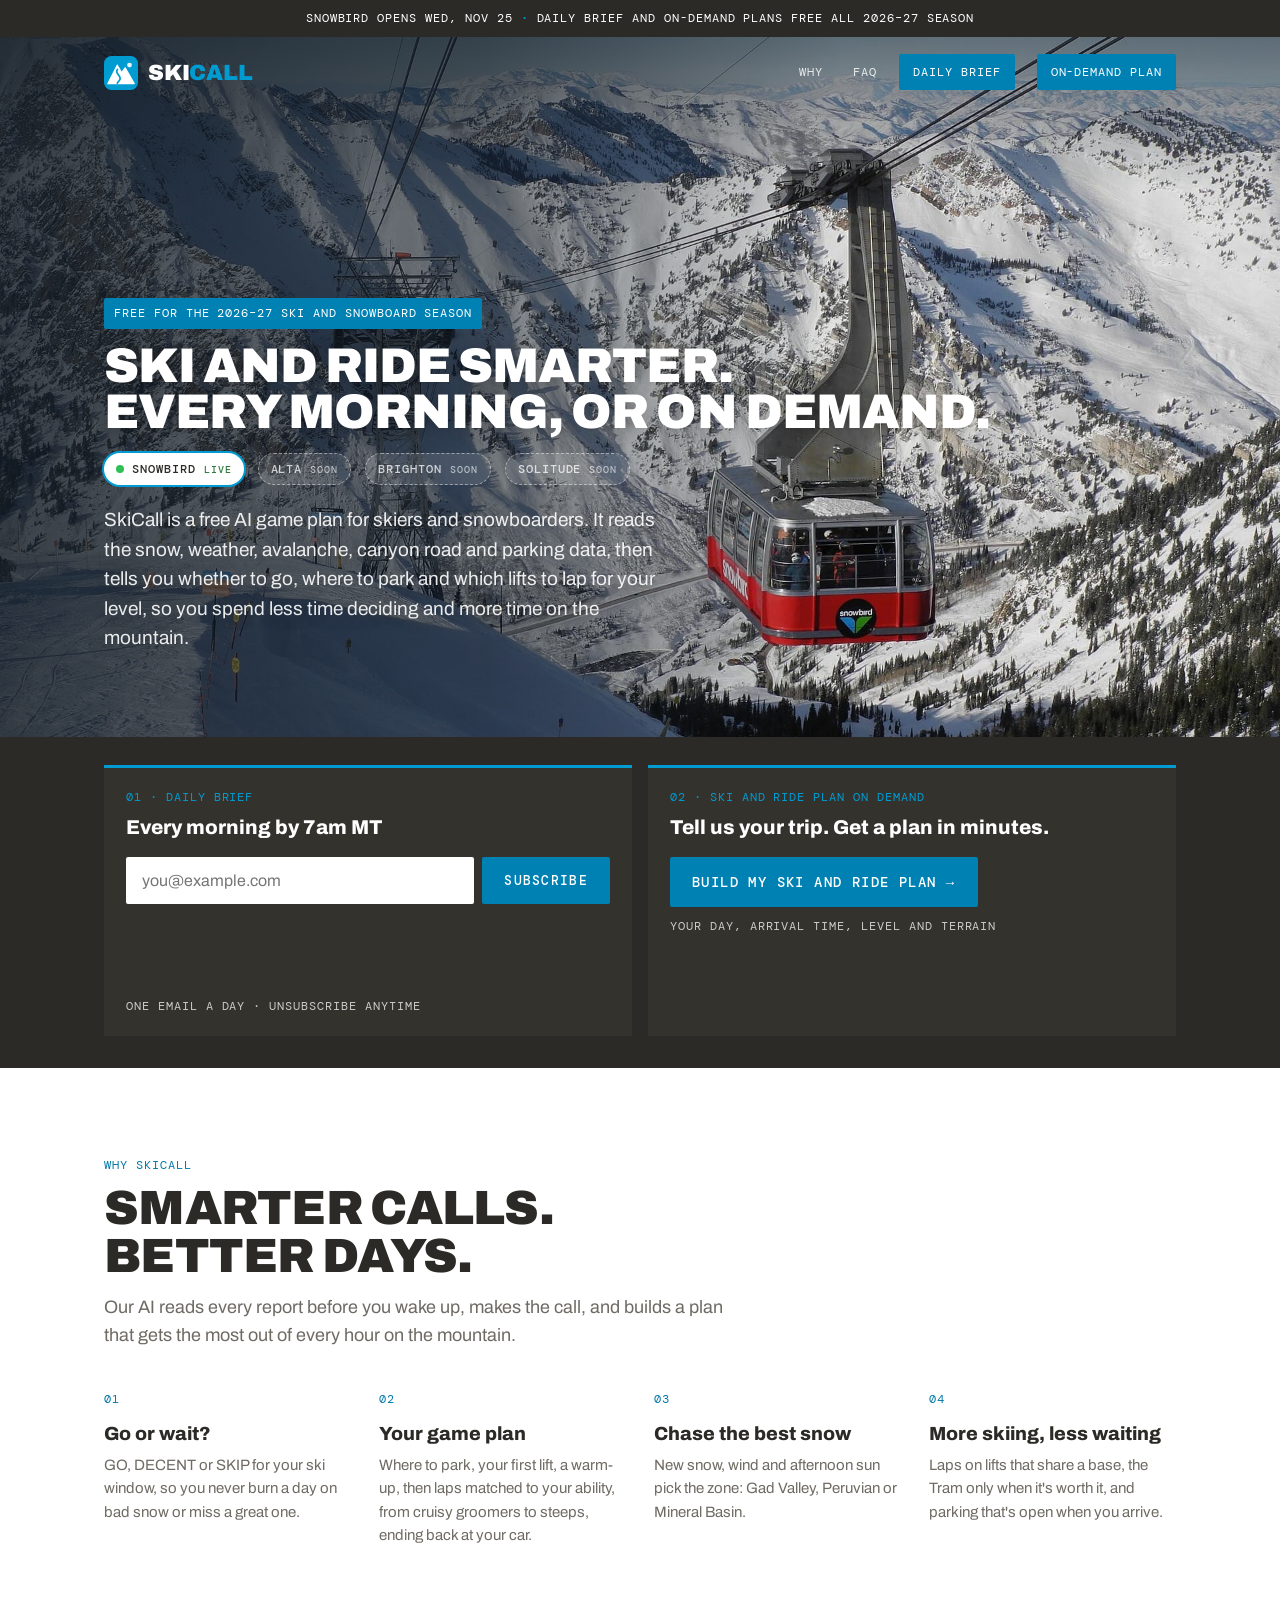
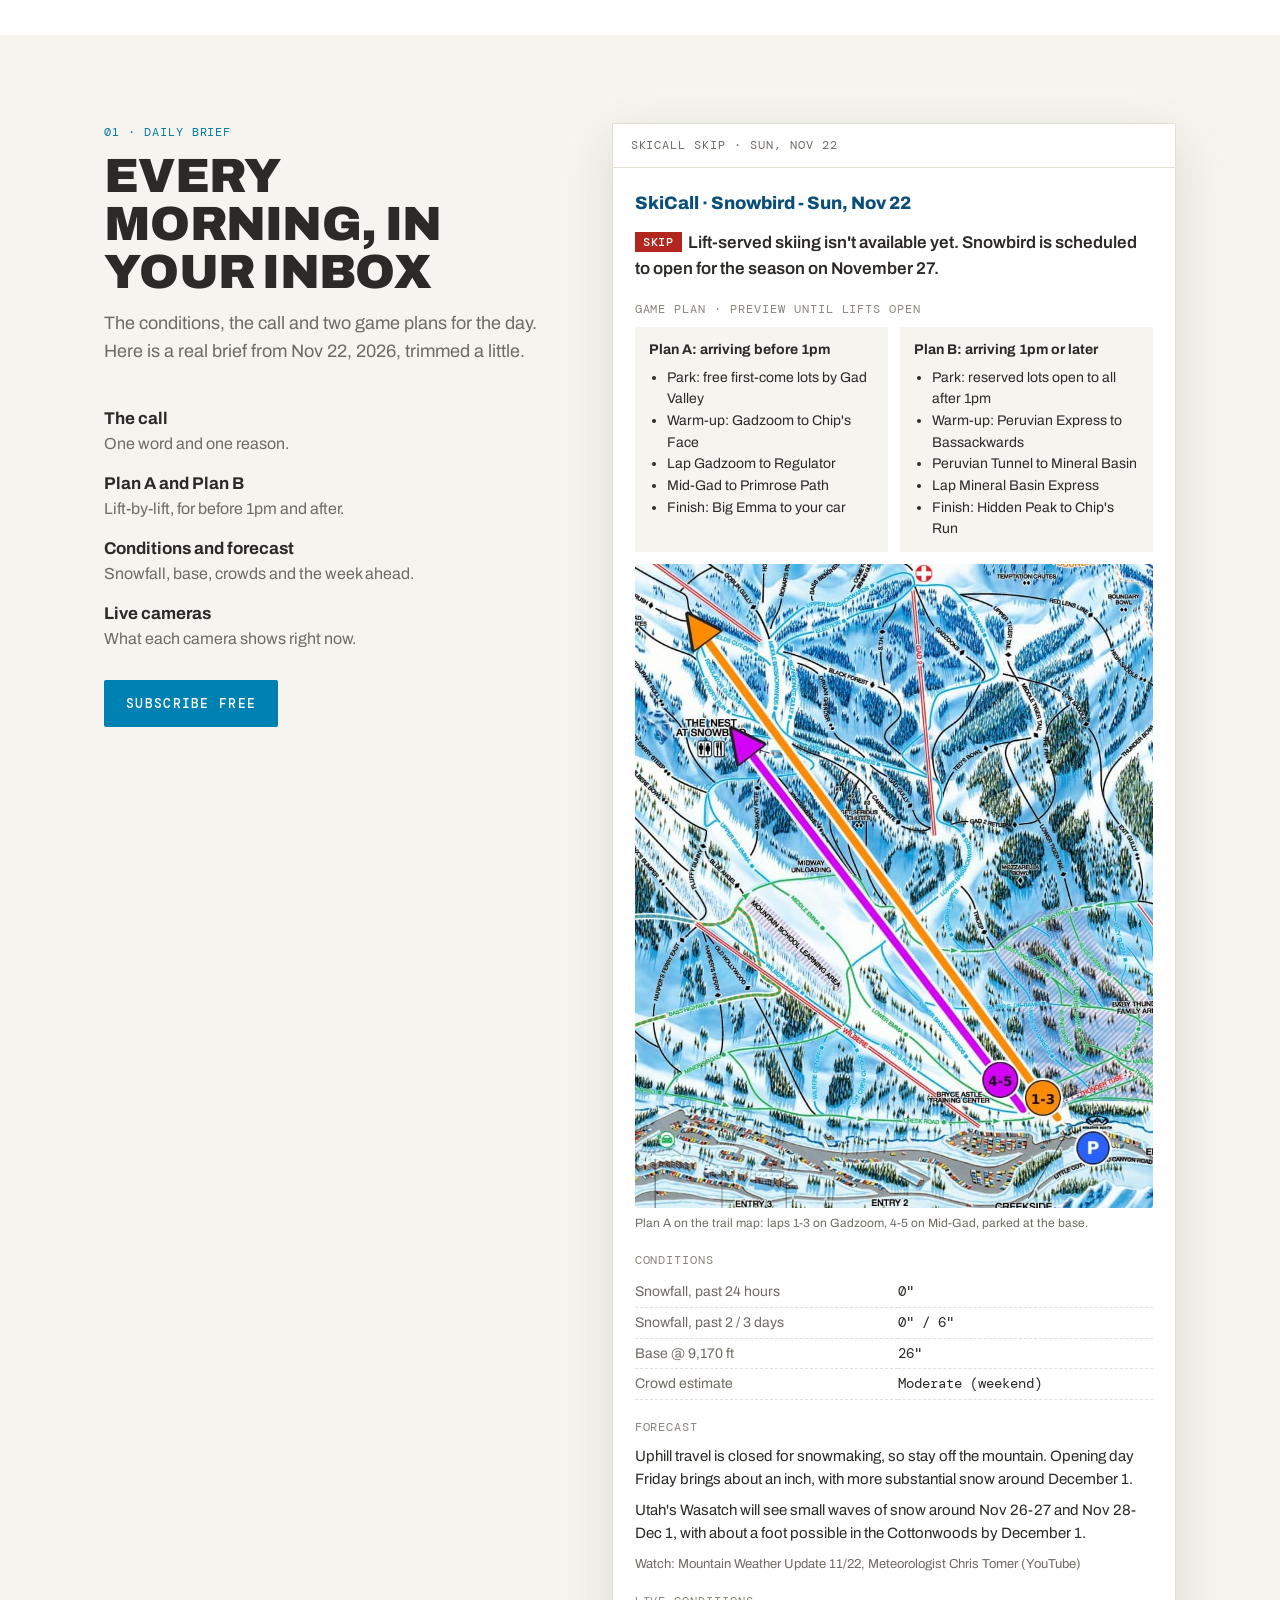
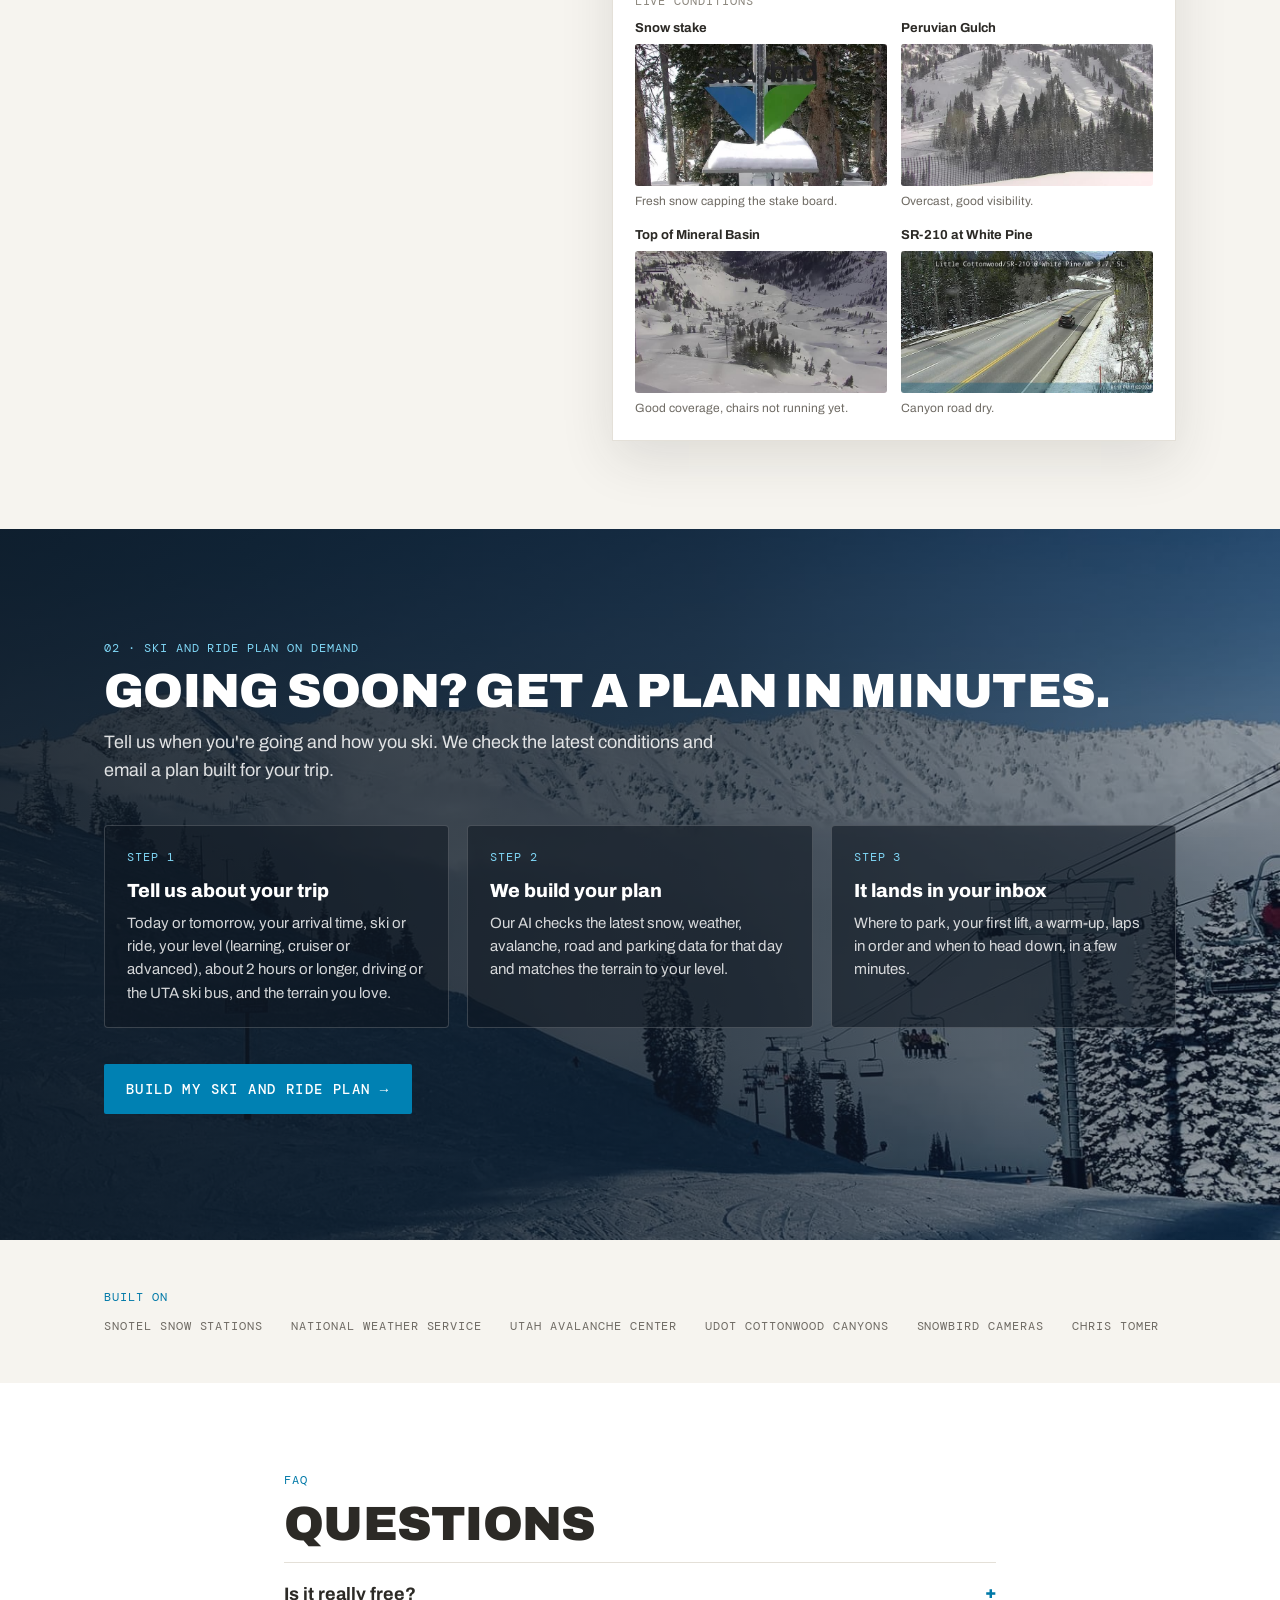
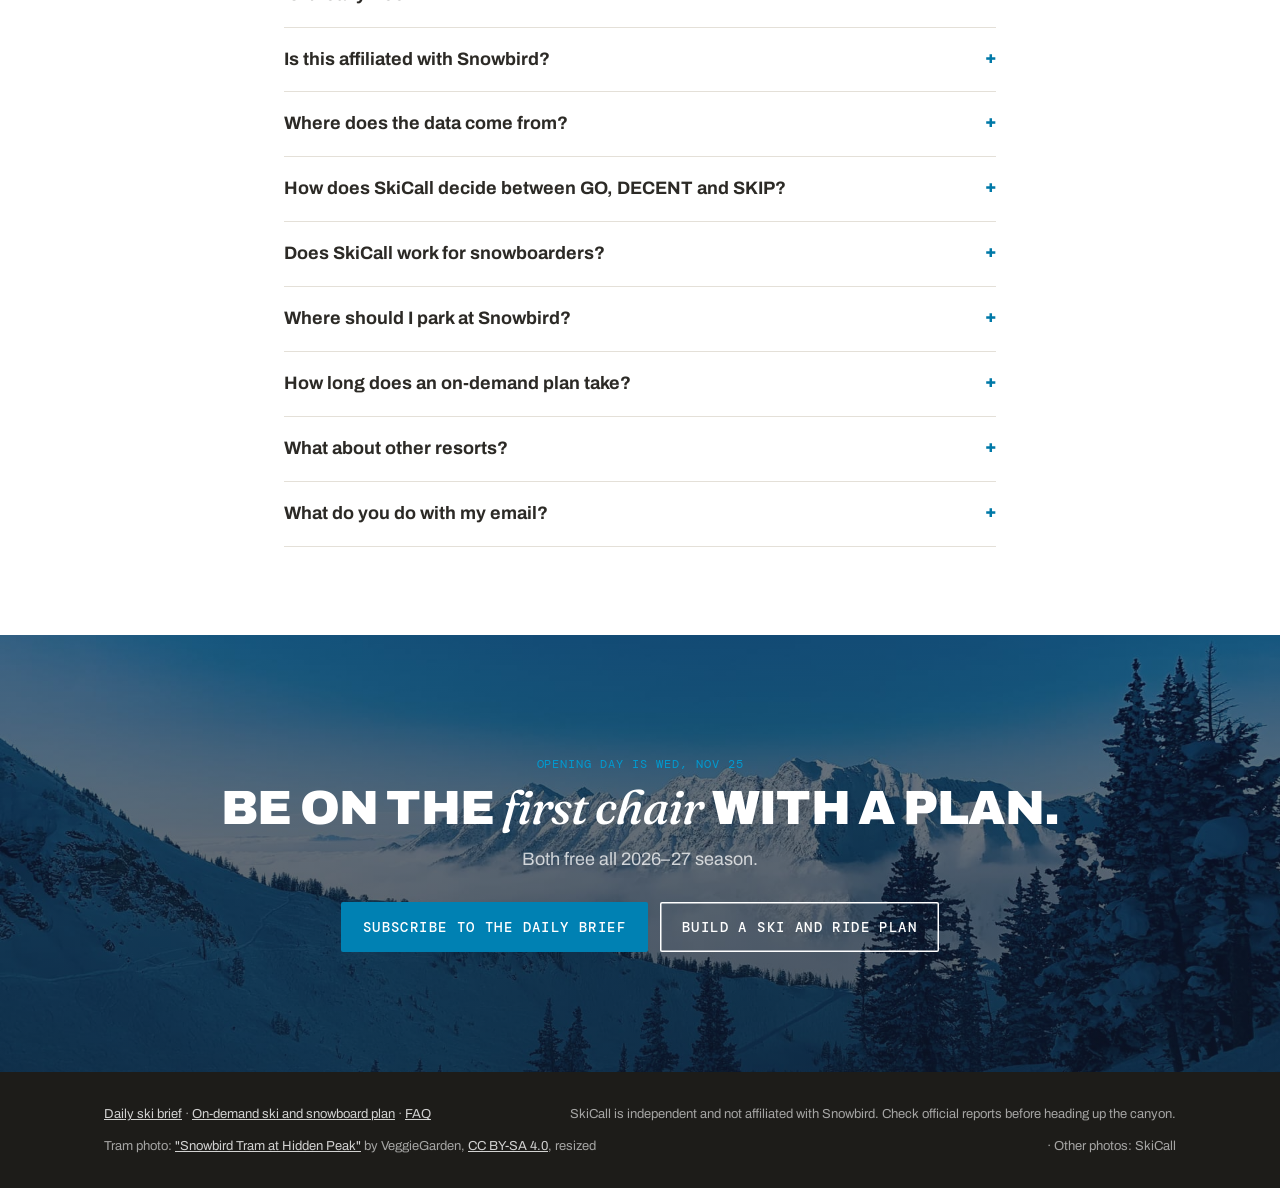
==== commit 1a9d9caf: "SEO copy: drop Snowbird from titles, descriptions, cards and structured data Co-Authored-By: Claude " ====
--- a/index.html
+++ b/index.html
@@ -3,24 +3,24 @@
 <head>
   <meta charset="utf-8" />
   <meta name="viewport" content="width=device-width, initial-scale=1" />
-  <title>SkiCall: AI ski and snowboard game plan for Snowbird</title>
-  <meta name="description" content="Free AI game plan for Snowbird: a go-or-skip call, where to park and which lifts to lap for your level, so you spend less time deciding and more time on snow." />
+  <title>SkiCall: your AI ski and snowboard game plan</title>
+  <meta name="description" content="Free AI game plan for skiers and snowboarders: a go-or-skip call, where to park and which lifts to lap, so you spend less time deciding and more time on snow." />
   <link rel="canonical" href="https://skicall.com/" />
   <meta name="robots" content="index,follow,max-image-preview:large" />
   <meta name="theme-color" content="#009bd1" />
   <link rel="manifest" href="site.webmanifest" />
   <meta property="og:type" content="website" />
   <meta property="og:site_name" content="SkiCall" />
-  <meta property="og:title" content="SkiCall: your AI game plan for Snowbird" />
-  <meta property="og:description" content="Less time deciding, more time on snow. A free daily brief and on-demand ski and snowboard plans for Snowbird, built by AI from snow, weather, avalanche, road and parking data." />
+  <meta property="og:title" content="SkiCall: your AI ski and snowboard game plan" />
+  <meta property="og:description" content="Less time deciding, more time on snow. A free daily brief and on-demand ski and snowboard plans, built by AI from snow, weather, avalanche, road and parking data." />
   <meta property="og:url" content="https://skicall.com/" />
   <meta property="og:image" content="https://skicall.com/images/og-skicall.jpg" />
   <meta property="og:image:width" content="1200" />
   <meta property="og:image:height" content="630" />
-  <meta property="og:image:alt" content="SkiCall: your AI game plan for Snowbird, over the Snowbird Tram" />
+  <meta property="og:image:alt" content="SkiCall: your AI ski and snowboard game plan, over the Snowbird Tram" />
   <meta name="twitter:card" content="summary_large_image" />
-  <meta name="twitter:title" content="SkiCall: your AI game plan for Snowbird" />
-  <meta name="twitter:description" content="Less time deciding, more time on snow. A free daily brief and on-demand ski and snowboard plans for Snowbird, built by AI from snow, weather, avalanche, road and parking data." />
+  <meta name="twitter:title" content="SkiCall: your AI ski and snowboard game plan" />
+  <meta name="twitter:description" content="Less time deciding, more time on snow. A free daily brief and on-demand ski and snowboard plans, built by AI from snow, weather, avalanche, road and parking data." />
   <meta name="twitter:image" content="https://skicall.com/images/og-skicall.jpg" />
   <!-- Free Google Fonts, chosen as stand-ins for Glade's paid type:
        Archivo (grotesk, like Synthese), DM Mono (like Calling Code),
@@ -42,14 +42,14 @@
       "name": "SkiCall",
       "url": "https://skicall.com/",
       "logo": "https://skicall.com/icon-512.png",
-      "description": "A free AI game plan for Snowbird skiers and snowboarders: a daily brief and on-demand plans."
+      "description": "A free AI game plan for skiers and snowboarders: a daily brief and on-demand plans."
     },
     {
       "@type": "WebSite",
       "@id": "https://skicall.com/#site",
       "url": "https://skicall.com/",
       "name": "SkiCall",
-      "description": "Free AI game plan for Snowbird: a go-or-skip call, where to park and which lifts to lap for your level, so you spend less time deciding and more time on snow.",
+      "description": "Free AI game plan for skiers and snowboarders: a go-or-skip call, where to park and which lifts to lap, so you spend less time deciding and more time on snow.",
       "inLanguage": "en-US",
       "publisher": {
         "@id": "https://skicall.com/#org"
@@ -162,7 +162,7 @@
         <span class="resort soon">Brighton <em>Soon</em></span>
         <span class="resort soon">Solitude <em>Soon</em></span>
       </div>
-      <p class="lede">SkiCall is a free AI game plan for Snowbird skiers and snowboarders. It reads the snow, weather, avalanche, canyon road and parking data, then tells you whether to go, where to park and which lifts to lap for your level, so you spend less time deciding and more time on the mountain.</p>
+      <p class="lede">SkiCall is a free AI game plan for skiers and snowboarders. It reads the snow, weather, avalanche, canyon road and parking data, then tells you whether to go, where to park and which lifts to lap for your level, so you spend less time deciding and more time on the mountain.</p>
     </div>
   </div>
 
